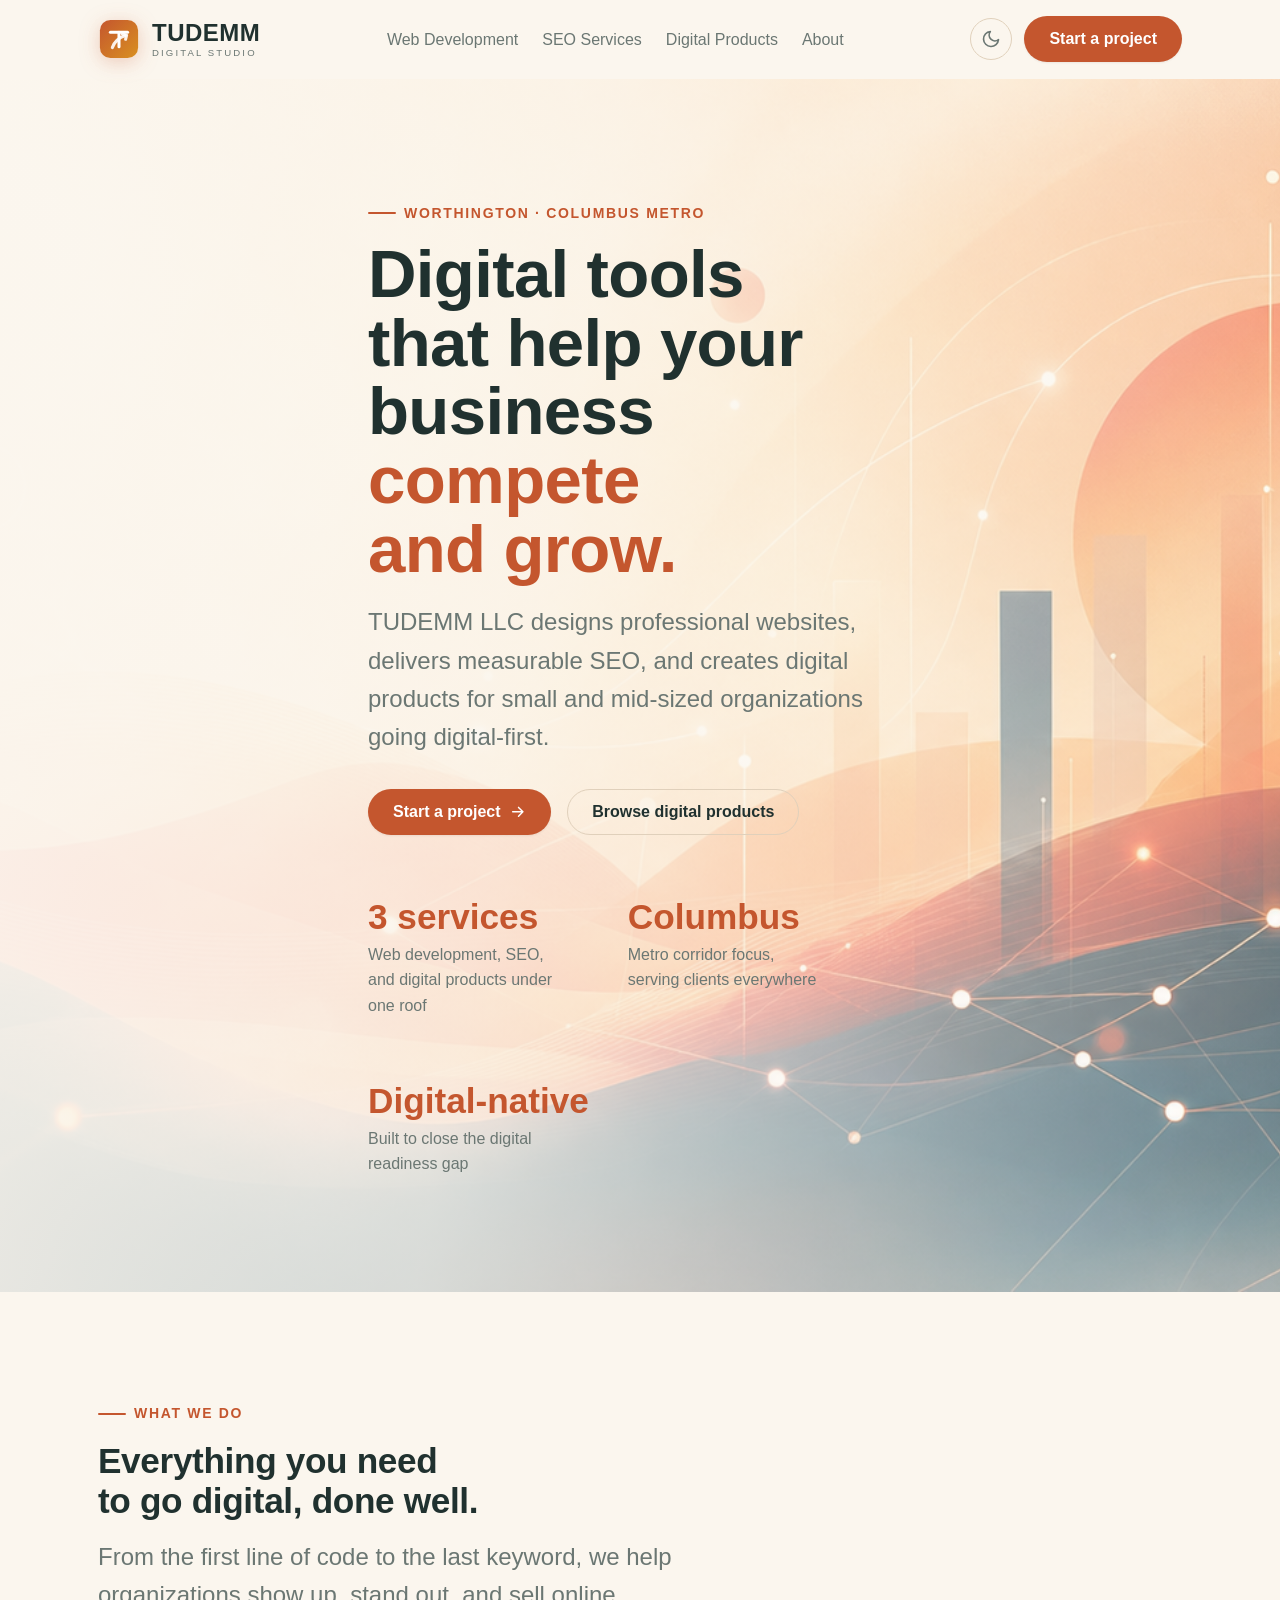
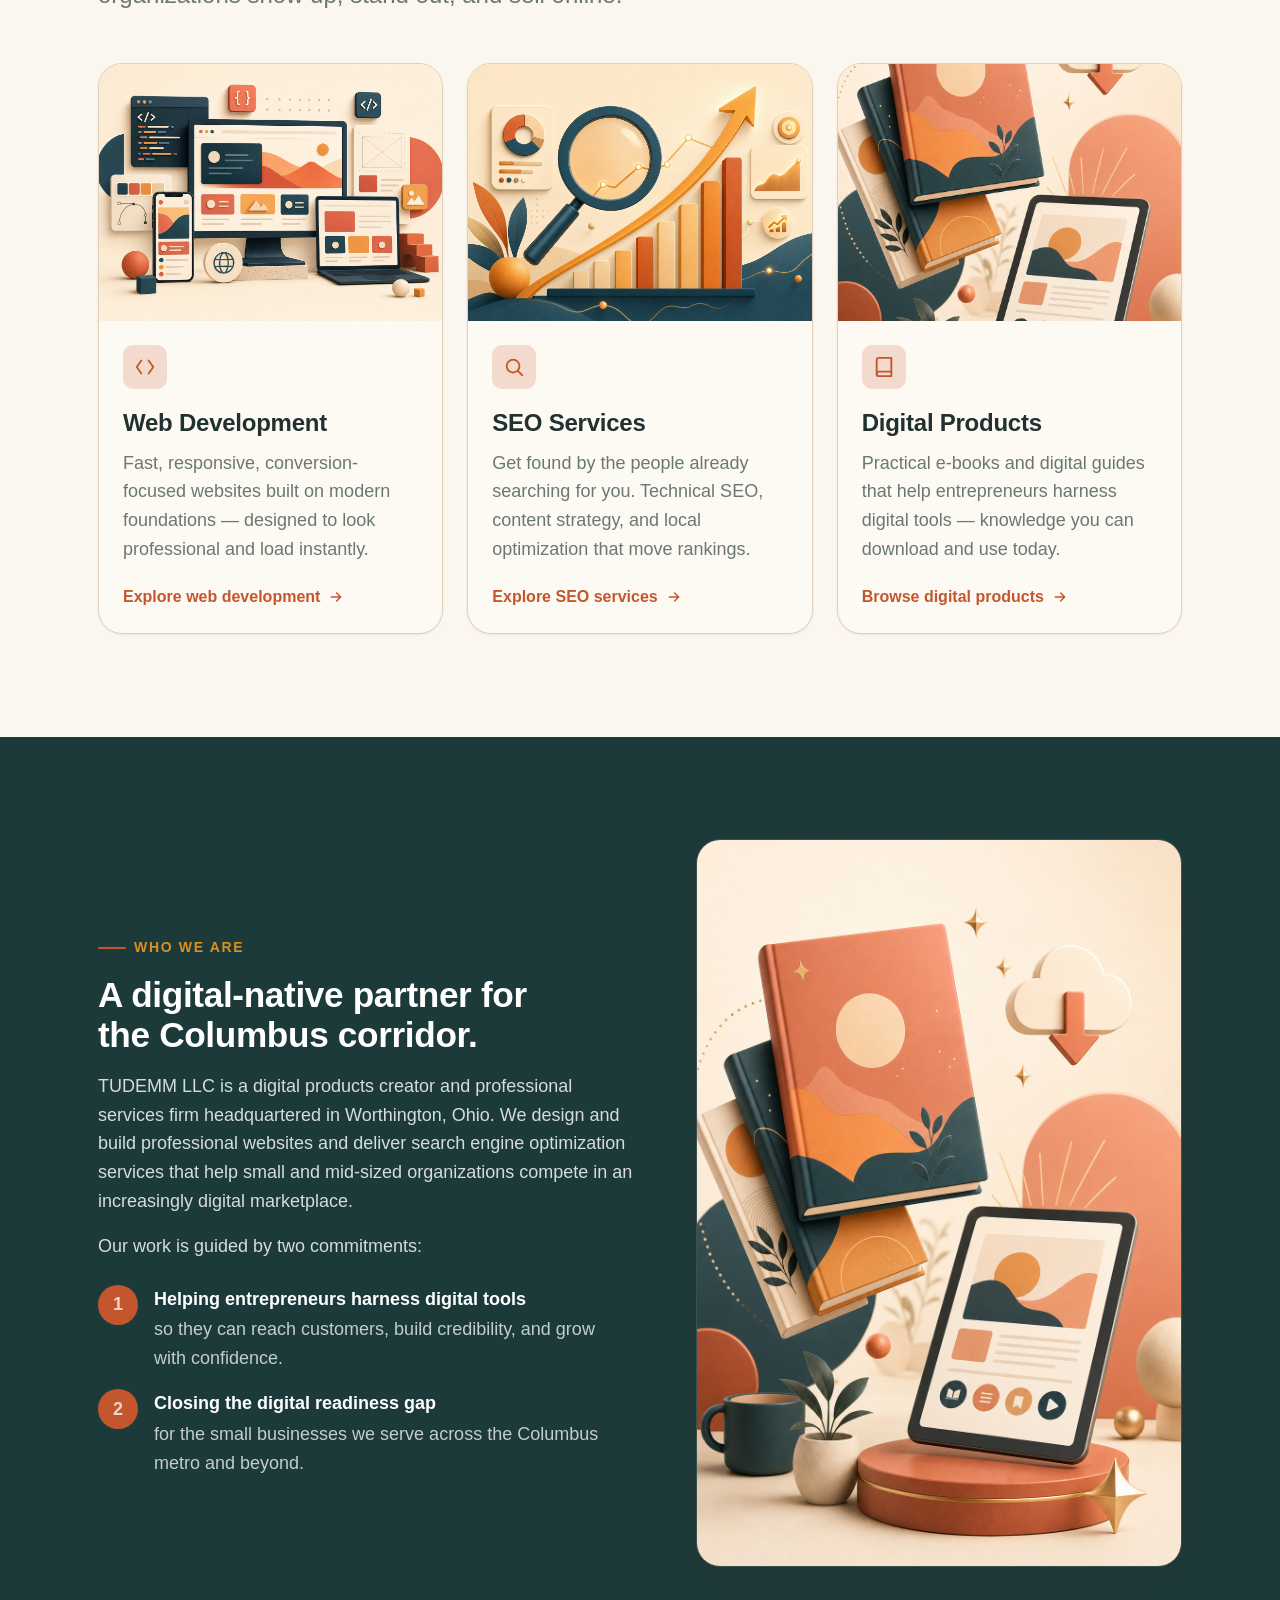
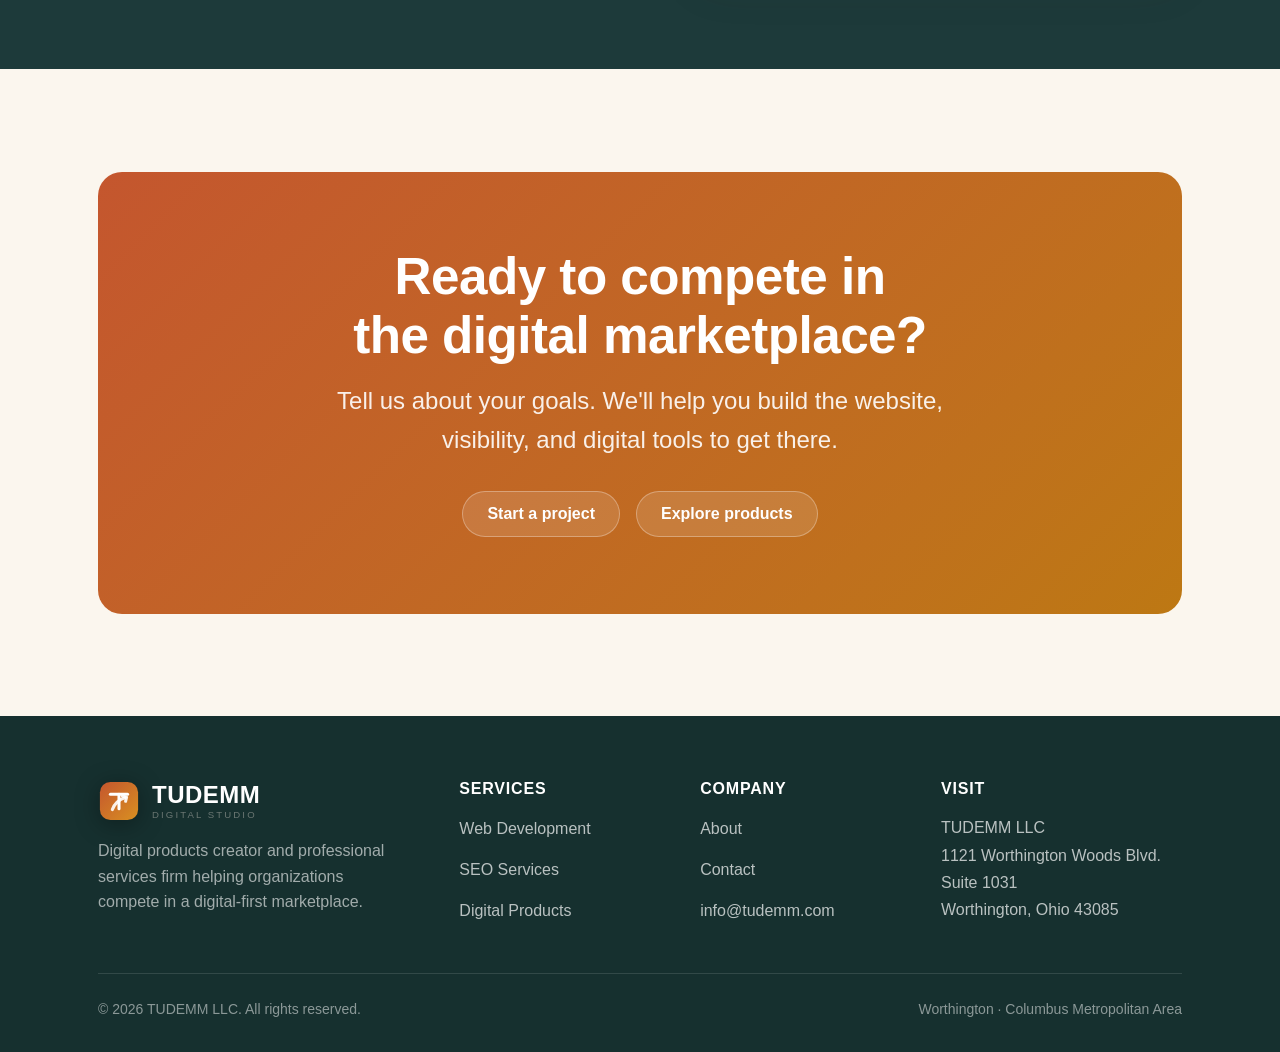
==== index.html @ 2a487112 "Initial commit: TUDEMM website" ====
<!DOCTYPE html>
<html lang="en">
  <head>
    <meta charset="UTF-8" />
    <link rel="icon" type="image/svg+xml" href="data:image/svg+xml,%3Csvg xmlns='http://www.w3.org/2000/svg' viewBox='0 0 44 44'%3E%3Cdefs%3E%3ClinearGradient id='g' x1='0' y1='0' x2='44' y2='44' gradientUnits='userSpaceOnUse'%3E%3Cstop stop-color='%23c4562e'/%3E%3Cstop offset='1' stop-color='%23d99021'/%3E%3C/linearGradient%3E%3C/defs%3E%3Crect x='2' y='2' width='40' height='40' rx='11' fill='url(%23g)'/%3E%3Cpath d='M13 15h18' stroke='%23fff' stroke-width='3.2' stroke-linecap='round'/%3E%3Cpath d='M22 15v15' stroke='%23fff' stroke-width='3.2' stroke-linecap='round'/%3E%3Cpath d='M15 31c2.4-6.4 6.8-10.4 13.6-12.6' stroke='%23fff' stroke-width='3.2' stroke-linecap='round' stroke-linejoin='round' opacity='.9'/%3E%3C/svg%3E" />
    <meta name="viewport" content="width=device-width, initial-scale=1.0" />
    <title>TUDEMM LLC — Digital Products, Web Development &amp; SEO</title>
    <meta
      name="description"
      content="TUDEMM LLC is a digital products creator and professional services firm in Worthington, Ohio. We build professional websites, deliver SEO services, and create digital products for small and mid-sized organizations."
    />
    <meta property="og:title" content="TUDEMM LLC — Digital Products, Web Development & SEO" />
    <meta
      property="og:description"
      content="Professional websites, SEO services, and digital products that help small and mid-sized organizations compete in a digital marketplace."
    />
    <meta property="og:type" content="website" />
    <meta property="og:image" content="./assets/hero.png" />
    <link rel="preconnect" href="https://api.fontshare.com" />
    <link
      href="https://api.fontshare.com/v2/css?f[]=clash-display@500,600&f[]=general-sans@400,500,600&display=swap"
      rel="stylesheet"
    />
    <link rel="stylesheet" href="./base.css" />
    <link rel="stylesheet" href="./style.css" />
    <script type="application/ld+json">
      {
        "@context": "https://schema.org",
        "@type": "ProfessionalService",
        "name": "TUDEMM LLC",
        "description": "Digital products creator and professional services firm delivering web development and SEO services.",
        "url": "https://tudemm.com",
        "email": "info@tudemm.com",
        "address": {
          "@type": "PostalAddress",
          "streetAddress": "1121 Worthington Woods Blvd., Suite 1031",
          "addressLocality": "Worthington",
          "addressRegion": "OH",
          "postalCode": "43085",
          "addressCountry": "US"
        },
        "areaServed": "Columbus Metropolitan Area"
      }
    </script>
  </head>
  <body>
    <a href="#main" class="sr-only">Skip to content</a>

    <!-- HEADER -->
    <header class="header">
      <div class="container">
        <nav class="nav" aria-label="Primary">
          <a href="./index.html" class="brand" aria-label="TUDEMM home">
            <svg viewBox="0 0 44 44" fill="none" aria-hidden="true" class="brand-mark">
              <rect x="2" y="2" width="40" height="40" rx="11" fill="url(#tudemmGrad1)" />
              <path d="M13 15h18" stroke="#fff" stroke-width="3.2" stroke-linecap="round" />
              <path d="M22 15v15" stroke="#fff" stroke-width="3.2" stroke-linecap="round" />
              <path d="M15 31c2.4-6.4 6.8-10.4 13.6-12.6" stroke="#fff" stroke-width="3.2" stroke-linecap="round" stroke-linejoin="round" opacity="0.9" />
              <path d="M25.6 16.8 30 18l-1.1 4.3" stroke="#fff" stroke-width="3.2" stroke-linecap="round" stroke-linejoin="round" opacity="0.9" />
              <defs>
                <linearGradient id="tudemmGrad1" x1="2" y1="2" x2="42" y2="42" gradientUnits="userSpaceOnUse">
                  <stop stop-color="#c4562e" />
                  <stop offset="1" stop-color="#d99021" />
                </linearGradient>
              </defs>
            </svg>
            <span class="brand-name">TUDEMM<small>DIGITAL STUDIO</small></span>
          </a>

          <ul class="nav-links">
            <li><a href="./pages/web-development.html">Web Development</a></li>
            <li><a href="./pages/seo.html">SEO Services</a></li>
            <li><a href="./pages/products.html">Digital Products</a></li>
            <li><a href="./pages/about.html">About</a></li>
          </ul>

          <div class="nav-actions">
            <button class="icon-btn" data-theme-toggle aria-label="Switch theme"></button>
            <a href="./pages/contact.html" class="btn btn-primary">Start a project</a>
            <button
              class="icon-btn nav-toggle"
              data-nav-toggle
              aria-label="Open menu"
              aria-expanded="false"
            >
              <svg width="20" height="20" viewBox="0 0 24 24" fill="none" stroke="currentColor" stroke-width="2" stroke-linecap="round">
                <path d="M3 6h18M3 12h18M3 18h18" />
              </svg>
            </button>
          </div>
        </nav>

        <div class="mobile-menu" aria-label="Mobile">
          <a href="./pages/web-development.html">Web Development</a>
          <a href="./pages/seo.html">SEO Services</a>
          <a href="./pages/products.html">Digital Products</a>
          <a href="./pages/about.html">About</a>
          <a href="./pages/contact.html" class="btn btn-primary">Start a project</a>
        </div>
      </div>
    </header>

    <main id="main">
      <!-- HERO -->
      <section class="hero">
        <div class="hero-bg">
          <img src="./assets/hero.png" alt="" aria-hidden="true" />
        </div>
        <div class="container hero-inner">
          <span class="eyebrow">Worthington · Columbus Metro</span>
          <h1>
            Digital tools that help your business
            <span class="accent">compete and grow.</span>
          </h1>
          <p class="hero-sub">
            TUDEMM LLC designs professional websites, delivers measurable SEO, and creates
            digital products for small and mid-sized organizations going digital-first.
          </p>
          <div class="hero-actions">
            <a href="./pages/contact.html" class="btn btn-primary">
              Start a project
              <svg viewBox="0 0 24 24" fill="none" stroke="currentColor" stroke-width="2" stroke-linecap="round" stroke-linejoin="round"><path d="M5 12h14M13 6l6 6-6 6"/></svg>
            </a>
            <a href="./pages/products.html" class="btn btn-ghost">Browse digital products</a>
          </div>

          <div class="hero-stats">
            <div class="stat">
              <div class="num">3 services</div>
              <div class="label">Web development, SEO, and digital products under one roof</div>
            </div>
            <div class="stat">
              <div class="num">Columbus</div>
              <div class="label">Metro corridor focus, serving clients everywhere</div>
            </div>
            <div class="stat">
              <div class="num">Digital-native</div>
              <div class="label">Built to close the digital readiness gap</div>
            </div>
          </div>
        </div>
      </section>

      <!-- SERVICES -->
      <section id="services">
        <div class="container">
          <div class="section-head reveal">
            <span class="eyebrow">What we do</span>
            <h2 class="section-title">Everything you need to go digital, done well.</h2>
            <p class="section-lead">
              From the first line of code to the last keyword, we help organizations show up,
              stand out, and sell online.
            </p>
          </div>

          <div class="grid services-grid">
            <a href="./pages/web-development.html" class="card card-link reveal">
              <div class="card-media"><img src="./assets/webdev.png" alt="Illustration of responsive websites across desktop and mobile devices" loading="lazy" /></div>
              <div class="card-body">
                <span class="card-icon" aria-hidden="true">
                  <svg viewBox="0 0 24 24" fill="none" stroke="currentColor" stroke-width="2" stroke-linecap="round" stroke-linejoin="round"><path d="M8 5l-5 7 5 7M16 5l5 7-5 7"/></svg>
                </span>
                <h3>Web Development</h3>
                <p>
                  Fast, responsive, conversion-focused websites built on modern foundations —
                  designed to look professional and load instantly.
                </p>
                <span class="card-cta">Explore web development <svg viewBox="0 0 24 24" fill="none" stroke="currentColor" stroke-width="2.2" stroke-linecap="round" stroke-linejoin="round"><path d="M5 12h14M13 6l6 6-6 6"/></svg></span>
              </div>
            </a>

            <a href="./pages/seo.html" class="card card-link reveal">
              <div class="card-media"><img src="./assets/seo.png" alt="Illustration of SEO growth with a magnifying glass and rising chart" loading="lazy" /></div>
              <div class="card-body">
                <span class="card-icon" aria-hidden="true">
                  <svg viewBox="0 0 24 24" fill="none" stroke="currentColor" stroke-width="2" stroke-linecap="round" stroke-linejoin="round"><circle cx="11" cy="11" r="7"/><path d="m21 21-4.3-4.3"/></svg>
                </span>
                <h3>SEO Services</h3>
                <p>
                  Get found by the people already searching for you. Technical SEO, content
                  strategy, and local optimization that move rankings.
                </p>
                <span class="card-cta">Explore SEO services <svg viewBox="0 0 24 24" fill="none" stroke="currentColor" stroke-width="2.2" stroke-linecap="round" stroke-linejoin="round"><path d="M5 12h14M13 6l6 6-6 6"/></svg></span>
              </div>
            </a>

            <a href="./pages/products.html" class="card card-link reveal">
              <div class="card-media"><img src="./assets/products.png" alt="Illustration of e-books and a digital reading tablet" loading="lazy" /></div>
              <div class="card-body">
                <span class="card-icon" aria-hidden="true">
                  <svg viewBox="0 0 24 24" fill="none" stroke="currentColor" stroke-width="2" stroke-linecap="round" stroke-linejoin="round"><path d="M4 19.5A2.5 2.5 0 0 1 6.5 17H20"/><path d="M6.5 2H20v20H6.5A2.5 2.5 0 0 1 4 19.5v-15A2.5 2.5 0 0 1 6.5 2z"/></svg>
                </span>
                <h3>Digital Products</h3>
                <p>
                  Practical e-books and digital guides that help entrepreneurs harness digital
                  tools — knowledge you can download and use today.
                </p>
                <span class="card-cta">Browse digital products <svg viewBox="0 0 24 24" fill="none" stroke="currentColor" stroke-width="2.2" stroke-linecap="round" stroke-linejoin="round"><path d="M5 12h14M13 6l6 6-6 6"/></svg></span>
              </div>
            </a>
          </div>
        </div>
      </section>

      <!-- ABOUT / MISSION -->
      <section class="band-ink">
        <div class="container">
          <div class="grid about-grid">
            <div class="about-copy reveal">
              <span class="eyebrow" style="color: var(--color-gold)">Who we are</span>
              <h2 class="section-title">A digital-native partner for the Columbus corridor.</h2>
              <p>
                TUDEMM LLC is a digital products creator and professional services firm
                headquartered in Worthington, Ohio. We design and build professional websites
                and deliver search engine optimization services that help small and mid-sized
                organizations compete in an increasingly digital marketplace.
              </p>
              <p>Our work is guided by two commitments:</p>
              <ul class="mission-list">
                <li>
                  <span class="mission-num">1</span>
                  <span><strong>Helping entrepreneurs harness digital tools</strong>so they can
                  reach customers, build credibility, and grow with confidence.</span>
                </li>
                <li>
                  <span class="mission-num">2</span>
                  <span><strong>Closing the digital readiness gap</strong>for the small
                  businesses we serve across the Columbus metro and beyond.</span>
                </li>
              </ul>
            </div>
            <div class="about-figure reveal">
              <img src="./assets/products.png" alt="Digital products and reading experience illustration" loading="lazy" />
            </div>
          </div>
        </div>
      </section>

      <!-- CTA -->
      <section>
        <div class="container">
          <div class="cta-band reveal">
            <h2>Ready to compete in the digital marketplace?</h2>
            <p>
              Tell us about your goals. We'll help you build the website, visibility, and digital
              tools to get there.
            </p>
            <div class="cta-actions">
              <a href="./pages/contact.html" class="btn btn-light">Start a project</a>
              <a href="./pages/products.html" class="btn btn-light">Explore products</a>
            </div>
          </div>
        </div>
      </section>
    </main>

    <!-- FOOTER -->
    <footer class="footer">
      <div class="container">
        <div class="footer-grid">
          <div>
            <a href="./index.html" class="brand" aria-label="TUDEMM home">
              <svg viewBox="0 0 44 44" fill="none" aria-hidden="true" class="brand-mark">
              <rect x="2" y="2" width="40" height="40" rx="11" fill="url(#tudemmGrad2)" />
              <path d="M13 15h18" stroke="#fff" stroke-width="3.2" stroke-linecap="round" />
              <path d="M22 15v15" stroke="#fff" stroke-width="3.2" stroke-linecap="round" />
              <path d="M15 31c2.4-6.4 6.8-10.4 13.6-12.6" stroke="#fff" stroke-width="3.2" stroke-linecap="round" stroke-linejoin="round" opacity="0.9" />
              <path d="M25.6 16.8 30 18l-1.1 4.3" stroke="#fff" stroke-width="3.2" stroke-linecap="round" stroke-linejoin="round" opacity="0.9" />
              <defs>
                <linearGradient id="tudemmGrad2" x1="2" y1="2" x2="42" y2="42" gradientUnits="userSpaceOnUse">
                  <stop stop-color="#c4562e" />
                  <stop offset="1" stop-color="#d99021" />
                </linearGradient>
              </defs>
            </svg>
              <span class="brand-name" style="color:#fff">TUDEMM<small>DIGITAL STUDIO</small></span>
            </a>
            <p class="footer-about">
              Digital products creator and professional services firm helping organizations
              compete in a digital-first marketplace.
            </p>
          </div>
          <div>
            <h5>Services</h5>
            <ul>
              <li><a href="./pages/web-development.html">Web Development</a></li>
              <li><a href="./pages/seo.html">SEO Services</a></li>
              <li><a href="./pages/products.html">Digital Products</a></li>
            </ul>
          </div>
          <div>
            <h5>Company</h5>
            <ul>
              <li><a href="./pages/about.html">About</a></li>
              <li><a href="./pages/contact.html">Contact</a></li>
              <li><a href="mailto:info@tudemm.com">info@tudemm.com</a></li>
            </ul>
          </div>
          <div>
            <h5>Visit</h5>
            <address class="footer-addr">
              TUDEMM LLC<br />
              1121 Worthington Woods Blvd.<br />
              Suite 1031<br />
              Worthington, Ohio 43085
            </address>
          </div>
        </div>
        <div class="footer-bottom">
          <span>&copy; <span data-year>2026</span> TUDEMM LLC. All rights reserved.</span>
          <span>Worthington · Columbus Metropolitan Area</span>
        </div>
      </div>
    </footer>

    <script src="./app.js" defer></script>
  </body>
</html>
---- base.css ----
/* base.css */
*,
*::before,
*::after {
  box-sizing: border-box;
  margin: 0;
  padding: 0;
}

html {
  -moz-text-size-adjust: none;
  -webkit-text-size-adjust: none;
  text-size-adjust: none;
  -webkit-font-smoothing: antialiased;
  -moz-osx-font-smoothing: grayscale;
  text-rendering: optimizeLegibility;
  scroll-behavior: smooth;
  hanging-punctuation: first last;
  scroll-padding-top: var(--space-20);
}

body {
  min-height: 100dvh;
  line-height: 1.6;
  font-family: var(--font-body, sans-serif);
  font-size: var(--text-base);
  color: var(--color-text);
  background-color: var(--color-bg);
}

img,
picture,
video,
canvas,
svg {
  display: block;
  max-width: 100%;
  height: auto;
}
ul[role='list'],
ol[role='list'] {
  list-style: none;
}
input,
button,
textarea,
select {
  font: inherit;
  color: inherit;
}

h1,
h2,
h3,
h4,
h5,
h6 {
  text-wrap: balance;
  line-height: 1.15;
}
p,
li,
figcaption {
  text-wrap: pretty;
  max-width: 72ch;
}

::selection {
  background: oklch(from var(--color-primary) l c h / 0.25);
  color: var(--color-text);
}

:focus-visible {
  outline: 2px solid var(--color-primary);
  outline-offset: 3px;
  border-radius: var(--radius-sm);
}

@media (prefers-reduced-motion: reduce) {
  *,
  *::before,
  *::after {
    animation-duration: 0.01ms !important;
    animation-iteration-count: 1 !important;
    transition-duration: 0.01ms !important;
    scroll-behavior: auto !important;
  }
}

button {
  cursor: pointer;
  background: none;
  border: none;
}
table {
  border-collapse: collapse;
  width: 100%;
}

a,
button,
[role='button'],
[role='link'],
input,
textarea,
select {
  transition:
    color var(--transition-interactive),
    background var(--transition-interactive),
    border-color var(--transition-interactive),
    box-shadow var(--transition-interactive),
    transform var(--transition-interactive);
}

.sr-only {
  position: absolute;
  width: 1px;
  height: 1px;
  padding: 0;
  margin: -1px;
  overflow: hidden;
  clip: rect(0, 0, 0, 0);
  white-space: nowrap;
  border-width: 0;
}
---- style.css ----
/* ============================================================
   TUDEMM LLC — Design Tokens + Components
   Palette: warm cream surfaces, deep slate-teal ink,
   terracotta/amber primary accent. Warm + professional.
   ============================================================ */

:root,
[data-theme='light'] {
  /* Type scale */
  --text-xs: clamp(0.75rem, 0.7rem + 0.25vw, 0.875rem);
  --text-sm: clamp(0.875rem, 0.8rem + 0.35vw, 1rem);
  --text-base: clamp(1rem, 0.95rem + 0.25vw, 1.125rem);
  --text-lg: clamp(1.125rem, 1rem + 0.75vw, 1.5rem);
  --text-xl: clamp(1.5rem, 1.2rem + 1.25vw, 2.25rem);
  --text-2xl: clamp(2rem, 1.2rem + 2.5vw, 3.5rem);
  --text-3xl: clamp(2.5rem, 1rem + 4vw, 5rem);

  /* Spacing */
  --space-1: 0.25rem;
  --space-2: 0.5rem;
  --space-3: 0.75rem;
  --space-4: 1rem;
  --space-5: 1.25rem;
  --space-6: 1.5rem;
  --space-8: 2rem;
  --space-10: 2.5rem;
  --space-12: 3rem;
  --space-16: 4rem;
  --space-20: 5rem;
  --space-24: 6rem;
  --space-32: 8rem;

  /* Surfaces — warm cream */
  --color-bg: #fbf6ee;
  --color-surface: #fdfaf4;
  --color-surface-2: #ffffff;
  --color-surface-offset: #f5ece0;
  --color-surface-offset-2: #efe3d3;
  --color-surface-dynamic: #e8d9c6;
  --color-divider: #ecdfce;
  --color-border: #e0d0bb;

  /* Text — deep slate-teal ink */
  --color-text: #20312f;
  --color-text-muted: #6b7773;
  --color-text-faint: #aeb4ad;
  --color-text-inverse: #fdfaf4;

  /* Primary accent — terracotta */
  --color-primary: #c4562e;
  --color-primary-hover: #a8431f;
  --color-primary-active: #8a3417;
  --color-primary-highlight: #f2dbcd;

  /* Secondary accent — warm amber/gold (for highlights only) */
  --color-gold: #d99021;
  --color-gold-hover: #bd7813;
  --color-gold-highlight: #f5e4c4;

  /* Deep teal (headers / footer / dark blocks) */
  --color-ink: #1d3a3a;
  --color-ink-2: #16302f;

  --color-success: #437a22;
  --color-error: #a12c4a;

  /* Radius */
  --radius-sm: 0.375rem;
  --radius-md: 0.625rem;
  --radius-lg: 1rem;
  --radius-xl: 1.5rem;
  --radius-full: 9999px;

  --transition-interactive: 200ms cubic-bezier(0.16, 1, 0.3, 1);

  --shadow-sm: 0 1px 2px oklch(0.3 0.03 40 / 0.08);
  --shadow-md: 0 6px 18px oklch(0.3 0.03 40 / 0.10);
  --shadow-lg: 0 18px 44px oklch(0.3 0.03 40 / 0.14);

  --content-narrow: 640px;
  --content-default: 960px;
  --content-wide: 1180px;

  --font-display: 'Clash Display', 'Georgia', sans-serif;
  --font-body: 'General Sans', 'Helvetica Neue', sans-serif;
}

[data-theme='dark'] {
  --color-bg: #14201f;
  --color-surface: #182826;
  --color-surface-2: #1d302e;
  --color-surface-offset: #1b2c2a;
  --color-surface-offset-2: #213533;
  --color-surface-dynamic: #2a403d;
  --color-divider: #243734;
  --color-border: #324a47;

  --color-text: #ece4d8;
  --color-text-muted: #9aa39d;
  --color-text-faint: #69736e;
  --color-text-inverse: #14201f;

  --color-primary: #e07a4f;
  --color-primary-hover: #ec9069;
  --color-primary-active: #f2a585;
  --color-primary-highlight: #3a2a22;

  --color-gold: #e8af46;
  --color-gold-hover: #f2c264;
  --color-gold-highlight: #3a3018;

  --color-ink: #0f2120;
  --color-ink-2: #0c1c1b;

  --color-success: #6daa45;
  --color-error: #d76b86;

  --shadow-sm: 0 1px 2px oklch(0 0 0 / 0.25);
  --shadow-md: 0 6px 18px oklch(0 0 0 / 0.35);
  --shadow-lg: 0 18px 44px oklch(0 0 0 / 0.45);
}

@media (prefers-color-scheme: dark) {
  :root:not([data-theme]) {
    --color-bg: #14201f;
    --color-surface: #182826;
    --color-surface-2: #1d302e;
    --color-surface-offset: #1b2c2a;
    --color-surface-offset-2: #213533;
    --color-surface-dynamic: #2a403d;
    --color-divider: #243734;
    --color-border: #324a47;
    --color-text: #ece4d8;
    --color-text-muted: #9aa39d;
    --color-text-faint: #69736e;
    --color-text-inverse: #14201f;
    --color-primary: #e07a4f;
    --color-primary-hover: #ec9069;
    --color-primary-active: #f2a585;
    --color-primary-highlight: #3a2a22;
    --color-gold: #e8af46;
    --color-ink: #0f2120;
    --color-ink-2: #0c1c1b;
  }
}

/* ============================================================
   Layout primitives
   ============================================================ */
.container {
  width: 100%;
  max-width: var(--content-wide);
  margin-inline: auto;
  padding-inline: clamp(var(--space-5), 4vw, var(--space-12));
}
.container--narrow {
  max-width: var(--content-default);
}

section {
  padding-block: clamp(var(--space-16), 8vw, var(--space-32));
}

.eyebrow {
  display: inline-flex;
  align-items: center;
  gap: var(--space-2);
  font-family: var(--font-body);
  font-size: var(--text-xs);
  font-weight: 600;
  letter-spacing: 0.12em;
  text-transform: uppercase;
  color: var(--color-primary);
  margin-bottom: var(--space-4);
}
.eyebrow::before {
  content: '';
  width: 1.75rem;
  height: 2px;
  background: var(--color-primary);
  border-radius: var(--radius-full);
}

h1,
h2,
h3 {
  font-family: var(--font-display);
  font-weight: 600;
  letter-spacing: -0.01em;
  color: var(--color-text);
}
.section-title {
  font-size: var(--text-xl);
  margin-bottom: var(--space-4);
}
.section-lead {
  font-size: var(--text-lg);
  color: var(--color-text-muted);
  max-width: 56ch;
}

.text-muted {
  color: var(--color-text-muted);
}

/* ============================================================
   Buttons
   ============================================================ */
.btn {
  display: inline-flex;
  align-items: center;
  justify-content: center;
  gap: var(--space-2);
  font-family: var(--font-body);
  font-size: var(--text-sm);
  font-weight: 600;
  padding: var(--space-3) var(--space-6);
  border-radius: var(--radius-full);
  border: 1.5px solid transparent;
  text-decoration: none;
  line-height: 1;
  min-height: 46px;
  white-space: nowrap;
}
.btn svg {
  width: 1.1em;
  height: 1.1em;
}
.btn-primary {
  background: var(--color-primary);
  color: #fff;
  box-shadow: var(--shadow-sm);
}
.btn-primary:hover {
  background: var(--color-primary-hover);
  transform: translateY(-2px);
  box-shadow: var(--shadow-md);
}
.btn-primary:active {
  background: var(--color-primary-active);
  transform: translateY(0);
}
.btn-ghost {
  background: transparent;
  color: var(--color-text);
  border-color: var(--color-border);
}
.btn-ghost:hover {
  border-color: var(--color-primary);
  color: var(--color-primary);
  transform: translateY(-2px);
}
.btn-light {
  background: rgba(255, 255, 255, 0.12);
  color: #fff;
  border-color: rgba(255, 255, 255, 0.3);
}
.btn-light:hover {
  background: rgba(255, 255, 255, 0.2);
  transform: translateY(-2px);
}

/* ============================================================
   Header / Nav
   ============================================================ */
.header {
  position: sticky;
  top: 0;
  z-index: 50;
  background: oklch(from var(--color-bg) l c h / 0.85);
  backdrop-filter: blur(14px);
  border-bottom: 1px solid transparent;
  transition: box-shadow 0.3s ease, border-color 0.3s ease;
}
.header--scrolled {
  box-shadow: var(--shadow-sm);
  border-bottom-color: var(--color-divider);
}
.nav {
  display: flex;
  align-items: center;
  justify-content: space-between;
  gap: var(--space-6);
  padding-block: var(--space-4);
}
.brand {
  display: inline-flex;
  align-items: center;
  gap: var(--space-3);
  text-decoration: none;
  color: var(--color-text);
}
.brand svg {
  width: 42px;
  height: 42px;
  display: block;
  filter: drop-shadow(0 4px 10px rgba(196, 86, 46, 0.28));
}
.brand-name {
  font-family: var(--font-display);
  font-weight: 600;
  font-size: var(--text-lg);
  letter-spacing: 0.02em;
  line-height: 1;
}
.brand-name small {
  display: block;
  font-family: var(--font-body);
  font-size: 0.6rem;
  font-weight: 500;
  letter-spacing: 0.22em;
  color: var(--color-text-muted);
  margin-top: 3px;
}
.nav-links {
  display: flex;
  align-items: center;
  gap: var(--space-6);
  list-style: none;
}
.nav-links a {
  font-size: var(--text-sm);
  font-weight: 500;
  color: var(--color-text-muted);
  text-decoration: none;
}
.nav-links a:hover {
  color: var(--color-primary);
}
.nav-actions {
  display: flex;
  align-items: center;
  gap: var(--space-3);
}
.icon-btn {
  display: inline-flex;
  align-items: center;
  justify-content: center;
  width: 42px;
  height: 42px;
  border-radius: var(--radius-full);
  color: var(--color-text-muted);
  border: 1px solid var(--color-border);
}
.icon-btn:hover {
  color: var(--color-primary);
  border-color: var(--color-primary);
}
.nav-toggle {
  display: none;
}
.mobile-menu {
  display: none;
}

/* Mobile nav */
@media (max-width: 860px) {
  .nav-links,
  .nav-actions .btn {
    display: none;
  }
  .nav-toggle {
    display: inline-flex;
  }
  .mobile-menu {
    display: none;
    flex-direction: column;
    gap: var(--space-2);
    padding: var(--space-4) 0 var(--space-6);
    border-top: 1px solid var(--color-divider);
  }
  .mobile-menu.open {
    display: flex;
  }
  .mobile-menu a {
    font-size: var(--text-base);
    font-weight: 500;
    color: var(--color-text);
    text-decoration: none;
    padding: var(--space-3) var(--space-2);
    border-radius: var(--radius-md);
  }
  .mobile-menu a:hover {
    background: var(--color-surface-offset);
    color: var(--color-primary);
  }
  .mobile-menu .btn {
    margin-top: var(--space-2);
  }
}

/* ============================================================
   Hero
   ============================================================ */
.hero {
  position: relative;
  overflow: hidden;
  padding-block: clamp(var(--space-16), 9vw, var(--space-32));
}
.hero-bg {
  position: absolute;
  inset: 0;
  z-index: 0;
}
.hero-bg img {
  width: 100%;
  height: 100%;
  object-fit: cover;
  opacity: 0.96;
}
.hero-bg::after {
  content: '';
  position: absolute;
  inset: 0;
  background: linear-gradient(
    100deg,
    oklch(from var(--color-bg) l c h / 0.96) 0%,
    oklch(from var(--color-bg) l c h / 0.82) 42%,
    oklch(from var(--color-bg) l c h / 0.25) 100%
  );
}
[data-theme='dark'] .hero-bg img {
  opacity: 0.5;
}
.hero-inner {
  position: relative;
  z-index: 1;
  max-width: 40rem;
}
.hero h1 {
  font-size: var(--text-3xl);
  line-height: 1.02;
  margin-bottom: var(--space-5);
}
.hero h1 .accent {
  color: var(--color-primary);
}
.hero-sub {
  font-size: var(--text-lg);
  color: var(--color-text-muted);
  margin-bottom: var(--space-8);
  max-width: 38ch;
}
.hero-actions {
  display: flex;
  flex-wrap: wrap;
  gap: var(--space-4);
}
.hero-stats {
  display: flex;
  flex-wrap: wrap;
  gap: clamp(var(--space-6), 5vw, var(--space-16));
  margin-top: var(--space-16);
  position: relative;
  z-index: 1;
}
.stat .num {
  font-family: var(--font-display);
  font-size: var(--text-xl);
  font-weight: 600;
  color: var(--color-primary);
  line-height: 1;
}
.stat .label {
  font-size: var(--text-sm);
  color: var(--color-text-muted);
  margin-top: var(--space-2);
  max-width: 22ch;
}

/* ============================================================
   Service cards
   ============================================================ */
.grid {
  display: grid;
  gap: var(--space-6);
}
.section-head {
  margin-bottom: var(--space-12);
  max-width: 60ch;
}
.services-grid {
  grid-template-columns: repeat(auto-fit, minmax(290px, 1fr));
}
.card {
  background: var(--color-surface);
  border: 1px solid var(--color-border);
  border-radius: var(--radius-xl);
  overflow: hidden;
  display: flex;
  flex-direction: column;
  box-shadow: var(--shadow-sm);
}
.card-link {
  text-decoration: none;
  color: inherit;
}
.card-link:hover {
  transform: translateY(-4px);
  box-shadow: var(--shadow-lg);
  border-color: var(--color-primary-highlight);
}
.card-media {
  aspect-ratio: 4 / 3;
  background: var(--color-surface-offset);
  overflow: hidden;
}
.card-media img {
  width: 100%;
  height: 100%;
  object-fit: cover;
  transition: transform 0.5s cubic-bezier(0.16, 1, 0.3, 1);
}
.card-link:hover .card-media img {
  transform: scale(1.04);
}
.card-body {
  padding: var(--space-6);
  display: flex;
  flex-direction: column;
  gap: var(--space-3);
  flex: 1;
}
.card-icon {
  display: inline-flex;
  align-items: center;
  justify-content: center;
  width: 44px;
  height: 44px;
  border-radius: var(--radius-md);
  background: var(--color-primary-highlight);
  color: var(--color-primary);
  margin-bottom: var(--space-2);
}
.card-icon svg {
  width: 22px;
  height: 22px;
}
.card h3 {
  font-size: var(--text-lg);
}
.card p {
  font-size: var(--text-base);
  color: var(--color-text-muted);
  flex: 1;
}
.card-cta {
  display: inline-flex;
  align-items: center;
  gap: var(--space-2);
  font-size: var(--text-sm);
  font-weight: 600;
  color: var(--color-primary);
  margin-top: var(--space-2);
}
.card-cta svg {
  width: 1em;
  height: 1em;
  transition: transform var(--transition-interactive);
}
.card-link:hover .card-cta svg {
  transform: translateX(4px);
}

/* ============================================================
   About / mission band
   ============================================================ */
.band-ink {
  background: var(--color-ink);
  color: var(--color-text-inverse);
}
.band-ink h2,
.band-ink h3 {
  color: #fff;
}
.band-ink .section-lead {
  color: rgba(255, 255, 255, 0.78);
}
.about-grid {
  grid-template-columns: 1.1fr 1fr;
  align-items: center;
  gap: clamp(var(--space-8), 5vw, var(--space-20));
}
@media (max-width: 820px) {
  .about-grid {
    grid-template-columns: 1fr;
  }
}
.about-copy p {
  color: rgba(255, 255, 255, 0.82);
  margin-bottom: var(--space-4);
}
.mission-list {
  list-style: none;
  display: grid;
  gap: var(--space-4);
  margin-top: var(--space-6);
}
.mission-list li {
  display: flex;
  gap: var(--space-4);
  align-items: flex-start;
}
.mission-num {
  flex-shrink: 0;
  width: 40px;
  height: 40px;
  border-radius: var(--radius-full);
  background: var(--color-primary);
  color: #fff;
  display: inline-flex;
  align-items: center;
  justify-content: center;
  font-family: var(--font-display);
  font-weight: 600;
}
.mission-list strong {
  color: #fff;
  display: block;
  margin-bottom: 2px;
}
.mission-list span {
  color: rgba(255, 255, 255, 0.74);
  font-size: var(--text-base);
}
.about-figure {
  border-radius: var(--radius-xl);
  overflow: hidden;
  box-shadow: var(--shadow-lg);
  border: 1px solid rgba(255, 255, 255, 0.12);
}

/* ============================================================
   Page hero (interior)
   ============================================================ */
.page-hero {
  padding-block: clamp(var(--space-16), 7vw, var(--space-24));
  background: var(--color-surface-offset);
  border-bottom: 1px solid var(--color-divider);
}
.page-hero .inner {
  display: grid;
  grid-template-columns: 1.2fr 1fr;
  gap: clamp(var(--space-8), 5vw, var(--space-16));
  align-items: center;
}
@media (max-width: 820px) {
  .page-hero .inner {
    grid-template-columns: 1fr;
  }
}
.page-hero h1 {
  font-size: var(--text-2xl);
  margin-bottom: var(--space-5);
}
.page-hero p {
  font-size: var(--text-lg);
  color: var(--color-text-muted);
  max-width: 46ch;
}
.page-hero-figure {
  border-radius: var(--radius-xl);
  overflow: hidden;
  box-shadow: var(--shadow-md);
  border: 1px solid var(--color-border);
}
.breadcrumb {
  font-size: var(--text-sm);
  color: var(--color-text-muted);
  margin-bottom: var(--space-5);
}
.breadcrumb a {
  color: var(--color-text-muted);
  text-decoration: none;
}
.breadcrumb a:hover {
  color: var(--color-primary);
}

/* ============================================================
   Feature rows (services pages)
   ============================================================ */
.feature-grid {
  grid-template-columns: repeat(auto-fit, minmax(260px, 1fr));
  gap: var(--space-8);
}
.feature {
  display: flex;
  flex-direction: column;
  gap: var(--space-3);
}
.feature .card-icon {
  margin-bottom: var(--space-1);
}
.feature h3 {
  font-size: var(--text-lg);
}
.feature p {
  color: var(--color-text-muted);
}

/* Process steps */
.steps {
  counter-reset: step;
  display: grid;
  gap: var(--space-6);
  grid-template-columns: repeat(auto-fit, minmax(220px, 1fr));
}
.step {
  background: var(--color-surface);
  border: 1px solid var(--color-border);
  border-radius: var(--radius-lg);
  padding: var(--space-6);
  position: relative;
}
.step::before {
  counter-increment: step;
  content: '0' counter(step);
  font-family: var(--font-display);
  font-size: var(--text-xl);
  font-weight: 600;
  color: var(--color-primary-highlight);
  display: block;
  margin-bottom: var(--space-3);
}
[data-theme='dark'] .step::before {
  color: var(--color-primary);
  opacity: 0.6;
}
.step h3 {
  font-size: var(--text-base);
  margin-bottom: var(--space-2);
}
.step p {
  font-size: var(--text-sm);
  color: var(--color-text-muted);
}

/* Pricing / package cards */
.pkg-grid {
  grid-template-columns: repeat(auto-fit, minmax(280px, 1fr));
  gap: var(--space-6);
  align-items: stretch;
}
.pkg {
  background: var(--color-surface);
  border: 1px solid var(--color-border);
  border-radius: var(--radius-xl);
  padding: var(--space-8);
  display: flex;
  flex-direction: column;
  gap: var(--space-4);
}
.pkg--featured {
  border-color: var(--color-primary);
  box-shadow: var(--shadow-md);
  position: relative;
}
.pkg-tag {
  position: absolute;
  top: var(--space-5);
  right: var(--space-5);
  font-size: var(--text-xs);
  font-weight: 600;
  letter-spacing: 0.08em;
  text-transform: uppercase;
  color: var(--color-primary);
  background: var(--color-primary-highlight);
  padding: var(--space-1) var(--space-3);
  border-radius: var(--radius-full);
}
.pkg h3 {
  font-size: var(--text-lg);
}
.pkg .price {
  font-family: var(--font-display);
  font-size: var(--text-xl);
  font-weight: 600;
  color: var(--color-text);
}
.pkg .price small {
  font-family: var(--font-body);
  font-size: var(--text-sm);
  font-weight: 400;
  color: var(--color-text-muted);
}
.pkg ul {
  list-style: none;
  display: grid;
  gap: var(--space-3);
  flex: 1;
}
.pkg li {
  display: flex;
  gap: var(--space-3);
  font-size: var(--text-sm);
  color: var(--color-text-muted);
}
.pkg li svg {
  flex-shrink: 0;
  width: 18px;
  height: 18px;
  color: var(--color-success);
  margin-top: 2px;
}

/* ============================================================
   Products
   ============================================================ */
.products-grid {
  grid-template-columns: repeat(auto-fit, minmax(260px, 1fr));
  gap: var(--space-8);
}
.product {
  display: flex;
  flex-direction: column;
  gap: var(--space-4);
}
.product-cover {
  aspect-ratio: 3 / 4;
  border-radius: var(--radius-lg);
  overflow: hidden;
  background: var(--color-surface-offset);
  box-shadow: var(--shadow-md);
  position: relative;
}
.product-cover img {
  width: 100%;
  height: 100%;
  object-fit: cover;
  transition: transform 0.5s cubic-bezier(0.16, 1, 0.3, 1);
}
.product:hover .product-cover img {
  transform: scale(1.04);
}
.product-badge {
  position: absolute;
  top: var(--space-3);
  left: var(--space-3);
  font-size: var(--text-xs);
  font-weight: 600;
  letter-spacing: 0.05em;
  text-transform: uppercase;
  color: #fff;
  background: var(--color-primary);
  padding: var(--space-1) var(--space-3);
  border-radius: var(--radius-full);
}
.product-cat {
  font-size: var(--text-xs);
  font-weight: 600;
  letter-spacing: 0.1em;
  text-transform: uppercase;
  color: var(--color-gold);
}
.product h3 {
  font-size: var(--text-lg);
  margin-top: var(--space-1);
}
.product p {
  font-size: var(--text-sm);
  color: var(--color-text-muted);
  flex: 1;
}
.product-foot {
  display: flex;
  align-items: center;
  justify-content: space-between;
  gap: var(--space-3);
  margin-top: var(--space-2);
}
.product-price {
  font-family: var(--font-display);
  font-weight: 600;
  font-size: var(--text-lg);
  color: var(--color-text);
}
.product-price small {
  display: block;
  font-family: var(--font-body);
  font-size: var(--text-xs);
  font-weight: 400;
  color: var(--color-text-faint);
  text-decoration: line-through;
}
.notice {
  display: flex;
  gap: var(--space-3);
  align-items: flex-start;
  background: var(--color-gold-highlight);
  border: 1px solid oklch(from var(--color-gold) l c h / 0.35);
  border-radius: var(--radius-lg);
  padding: var(--space-5);
  margin-top: var(--space-12);
}
.notice svg {
  flex-shrink: 0;
  width: 22px;
  height: 22px;
  color: var(--color-gold-hover);
}
[data-theme='dark'] .notice svg {
  color: var(--color-gold);
}
.notice p {
  font-size: var(--text-sm);
  color: var(--color-text);
  margin: 0;
}

/* ============================================================
   CTA band
   ============================================================ */
.cta-band {
  background: linear-gradient(135deg in oklab, var(--color-primary), var(--color-gold-hover));
  color: #fff;
  border-radius: var(--radius-xl);
  padding: clamp(var(--space-10), 6vw, var(--space-20));
  text-align: center;
}
.cta-band h2 {
  color: #fff;
  font-size: var(--text-2xl);
  margin-bottom: var(--space-4);
}
.cta-band p {
  color: rgba(255, 255, 255, 0.9);
  font-size: var(--text-lg);
  max-width: 48ch;
  margin: 0 auto var(--space-8);
}
.cta-actions {
  display: flex;
  flex-wrap: wrap;
  gap: var(--space-4);
  justify-content: center;
}

/* ============================================================
   Contact
   ============================================================ */
.contact-grid {
  grid-template-columns: 1fr 1.1fr;
  gap: clamp(var(--space-8), 5vw, var(--space-16));
  align-items: start;
}
@media (max-width: 860px) {
  .contact-grid {
    grid-template-columns: 1fr;
  }
}
.contact-info {
  display: grid;
  gap: var(--space-6);
}
.info-item {
  display: flex;
  gap: var(--space-4);
  align-items: flex-start;
}
.info-item .card-icon {
  margin: 0;
}
.info-item h4 {
  font-family: var(--font-body);
  font-size: var(--text-sm);
  font-weight: 600;
  letter-spacing: 0.05em;
  text-transform: uppercase;
  color: var(--color-text-muted);
  margin-bottom: var(--space-1);
}
.info-item a,
.info-item p {
  color: var(--color-text);
  text-decoration: none;
  font-size: var(--text-base);
}
.info-item a:hover {
  color: var(--color-primary);
}
form {
  background: var(--color-surface);
  border: 1px solid var(--color-border);
  border-radius: var(--radius-xl);
  padding: clamp(var(--space-6), 4vw, var(--space-10));
  box-shadow: var(--shadow-sm);
}
.field {
  margin-bottom: var(--space-5);
}
.field-row {
  display: grid;
  grid-template-columns: 1fr 1fr;
  gap: var(--space-5);
}
@media (max-width: 520px) {
  .field-row {
    grid-template-columns: 1fr;
  }
}
label {
  display: block;
  font-size: var(--text-sm);
  font-weight: 600;
  margin-bottom: var(--space-2);
  color: var(--color-text);
}
input,
textarea,
select {
  width: 100%;
  padding: var(--space-3) var(--space-4);
  border-radius: var(--radius-md);
  border: 1.5px solid var(--color-border);
  background: var(--color-surface-2);
  color: var(--color-text);
  font-size: var(--text-base);
}
input::placeholder,
textarea::placeholder {
  color: var(--color-text-faint);
}
input:focus,
textarea:focus,
select:focus {
  outline: none;
  border-color: var(--color-primary);
  box-shadow: 0 0 0 3px var(--color-primary-highlight);
}
textarea {
  resize: vertical;
  min-height: 130px;
}
.form-note {
  font-size: var(--text-xs);
  color: var(--color-text-muted);
  margin-top: var(--space-4);
}
.form-error {
  font-size: var(--text-sm);
  color: var(--color-primary);
  background: rgba(196, 86, 46, 0.08);
  border: 1px solid rgba(196, 86, 46, 0.25);
  border-radius: var(--radius-md, 10px);
  padding: var(--space-3) var(--space-4);
  margin-top: var(--space-4);
}
.btn[disabled] {
  opacity: 0.6;
  cursor: not-allowed;
}
.form-success {
  display: none;
  flex-direction: column;
  align-items: center;
  text-align: center;
  gap: var(--space-3);
  padding: var(--space-8) var(--space-4);
}
.form-success svg {
  width: 52px;
  height: 52px;
  color: var(--color-success);
}

/* ============================================================
   Footer
   ============================================================ */
.footer {
  background: var(--color-ink-2);
  color: rgba(255, 255, 255, 0.7);
  padding-block: var(--space-16) var(--space-8);
}
.footer-grid {
  display: grid;
  grid-template-columns: 1.6fr 1fr 1fr 1.2fr;
  gap: var(--space-10);
  margin-bottom: var(--space-12);
}
@media (max-width: 860px) {
  .footer-grid {
    grid-template-columns: 1fr 1fr;
    gap: var(--space-8);
  }
}
@media (max-width: 480px) {
  .footer-grid {
    grid-template-columns: 1fr;
  }
}
.footer .brand {
  color: #fff;
  margin-bottom: var(--space-4);
}
.footer .brand svg {
  filter: drop-shadow(0 4px 12px rgba(0, 0, 0, 0.35));
}
.footer-about {
  font-size: var(--text-sm);
  color: rgba(255, 255, 255, 0.6);
  max-width: 34ch;
}
.footer h5 {
  font-family: var(--font-body);
  font-size: var(--text-sm);
  font-weight: 600;
  letter-spacing: 0.05em;
  text-transform: uppercase;
  color: #fff;
  margin-bottom: var(--space-4);
}
.footer ul {
  list-style: none;
  display: grid;
  gap: var(--space-3);
}
.footer a {
  color: rgba(255, 255, 255, 0.7);
  text-decoration: none;
  font-size: var(--text-sm);
}
.footer a:hover {
  color: var(--color-primary);
}
.footer-addr {
  font-size: var(--text-sm);
  color: rgba(255, 255, 255, 0.7);
  font-style: normal;
  line-height: 1.7;
}
.footer-bottom {
  border-top: 1px solid rgba(255, 255, 255, 0.12);
  padding-top: var(--space-6);
  display: flex;
  flex-wrap: wrap;
  gap: var(--space-4);
  justify-content: space-between;
  font-size: var(--text-xs);
  color: rgba(255, 255, 255, 0.5);
}

/* ============================================================
   Scroll reveal
   ============================================================ */
.reveal {
  opacity: 0;
  transform: translateY(24px);
  transition: opacity 0.7s cubic-bezier(0.16, 1, 0.3, 1),
    transform 0.7s cubic-bezier(0.16, 1, 0.3, 1);
}
.reveal.in {
  opacity: 1;
  transform: none;
}
@media (prefers-reduced-motion: reduce) {
  .reveal {
    opacity: 1;
    transform: none;
  }
}
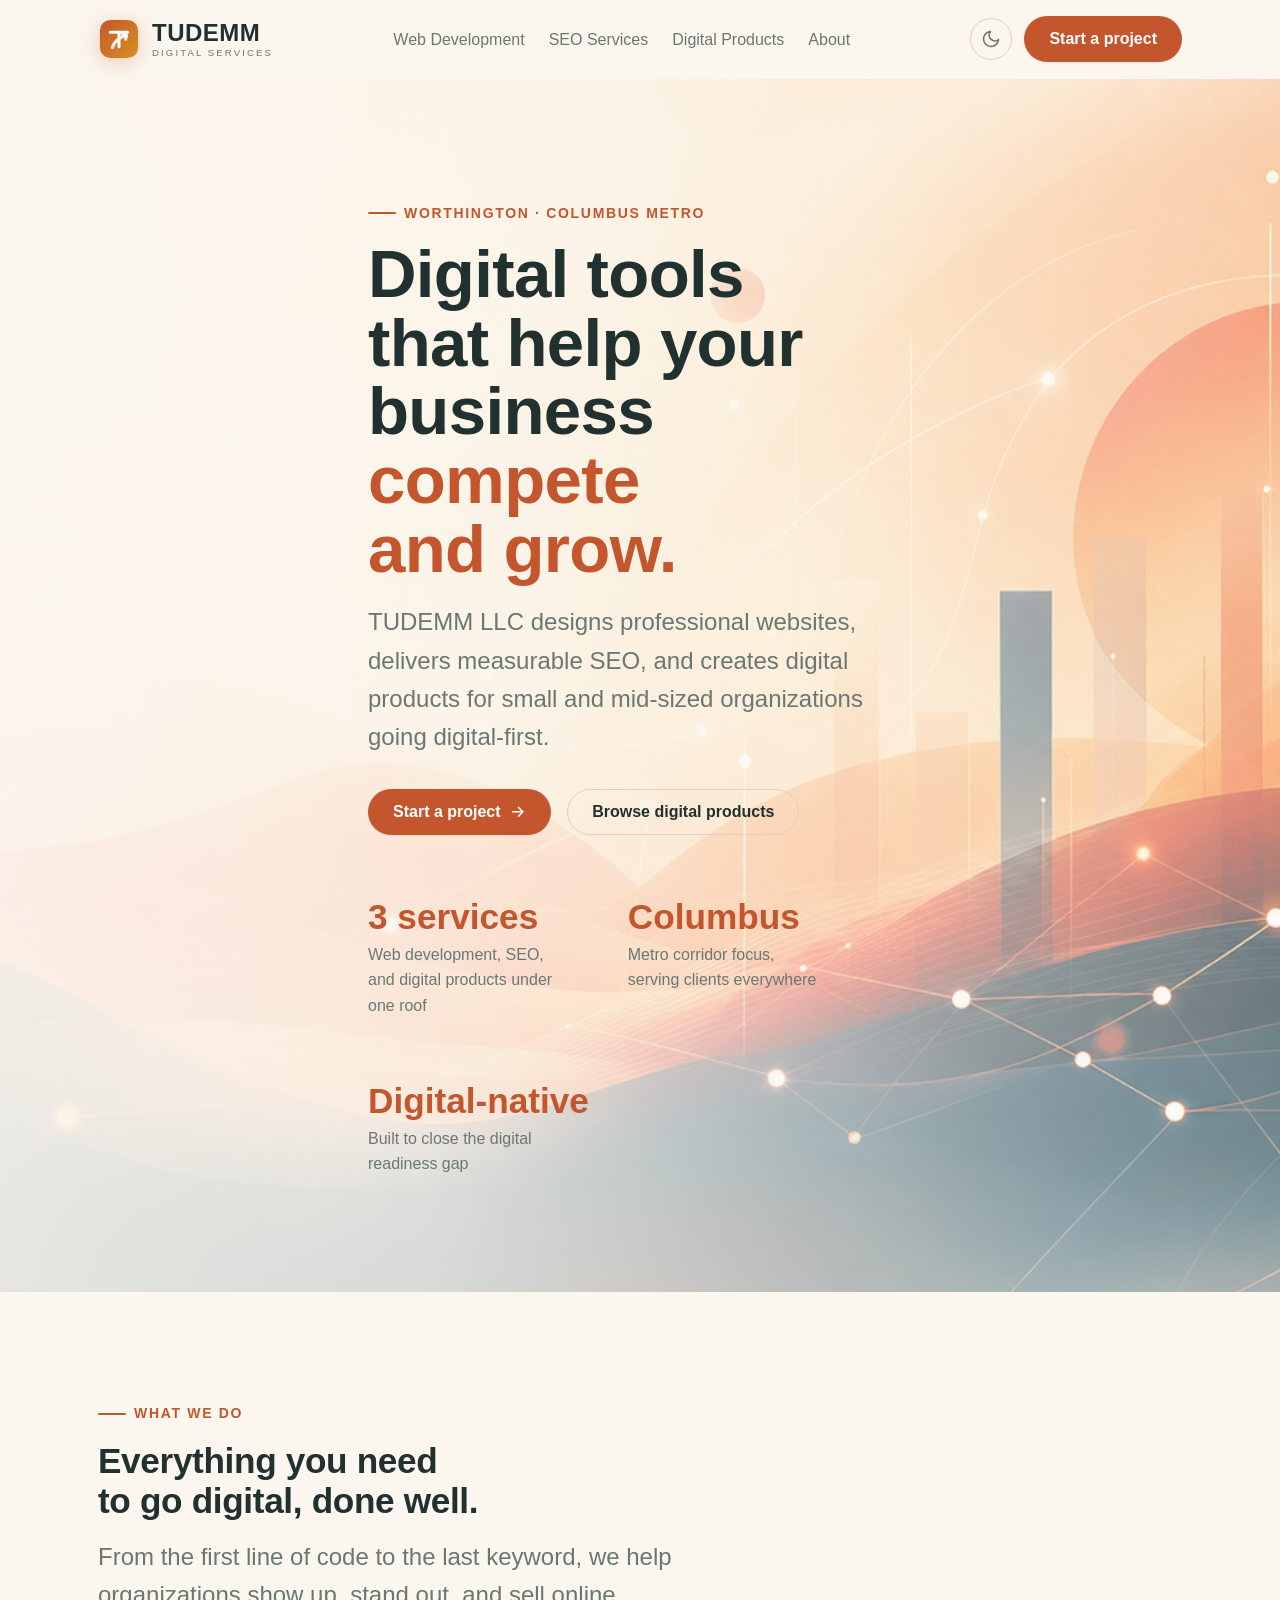
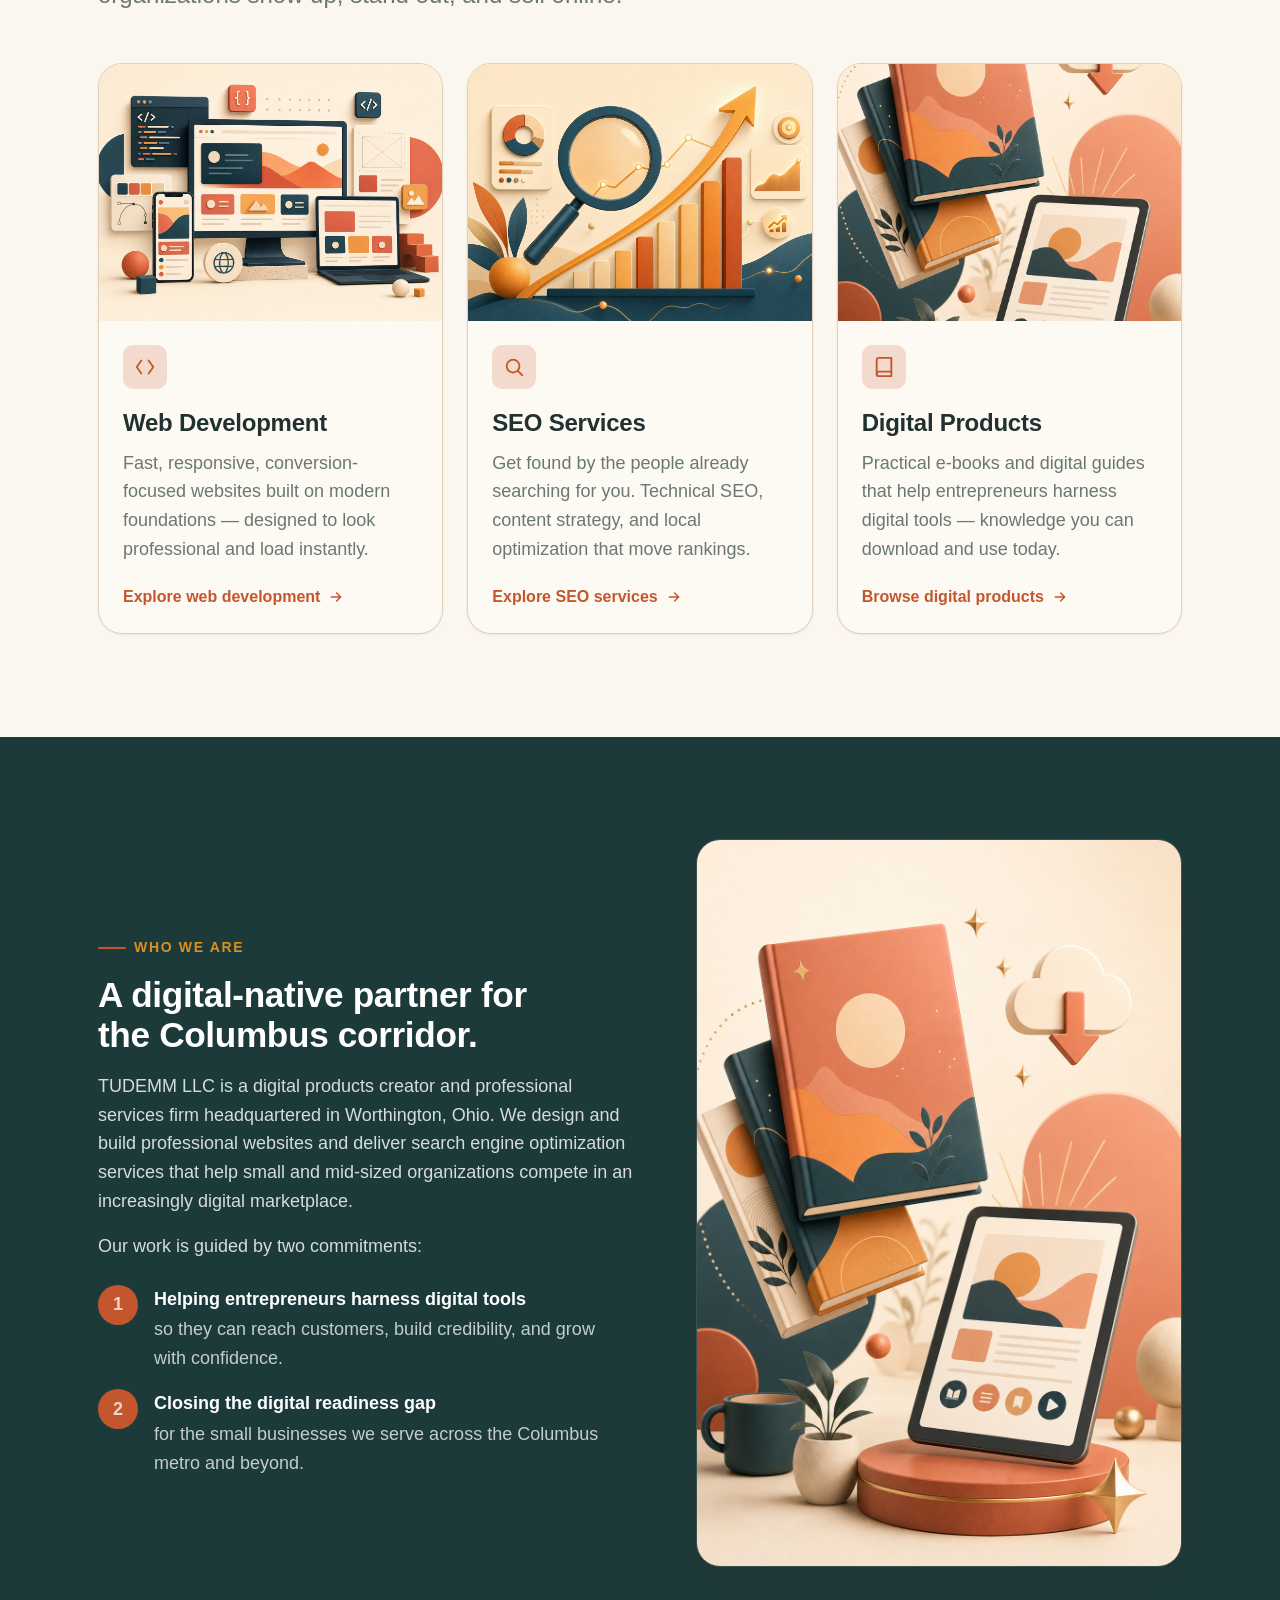
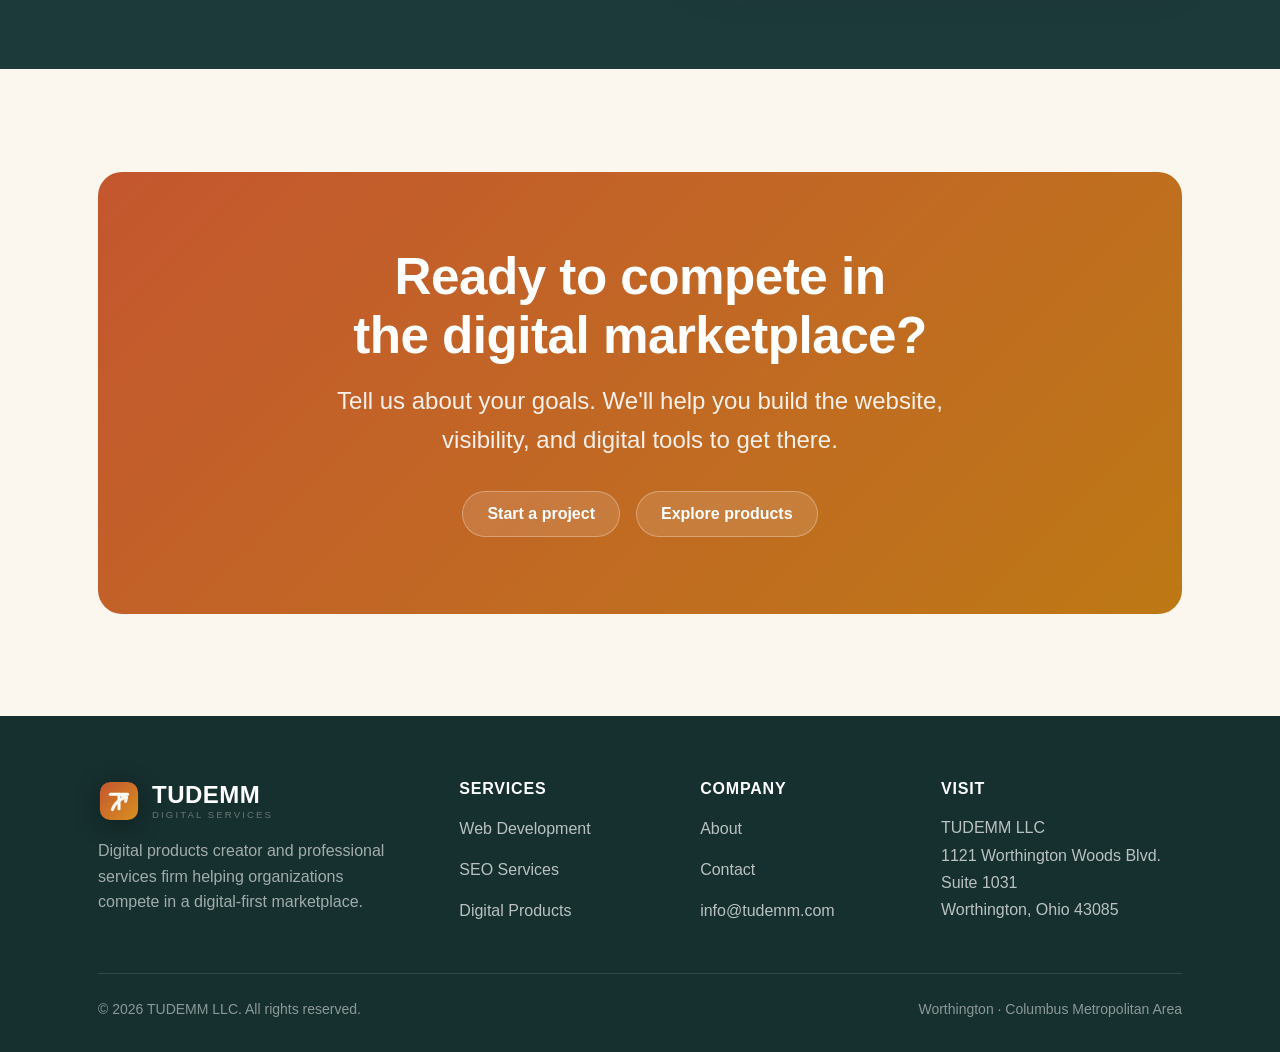
==== commit a60010dc: "Update wordmark to DIGITAL SERVICES; sync full Vercel-ready site with Stripe checkout" ====
--- a/index.html
+++ b/index.html
@@ -64,7 +64,7 @@
                 </linearGradient>
               </defs>
             </svg>
-            <span class="brand-name">TUDEMM<small>DIGITAL STUDIO</small></span>
+            <span class="brand-name">TUDEMM<small>DIGITAL SERVICES</small></span>
           </a>
 
           <ul class="nav-links">
@@ -273,7 +273,7 @@
                 </linearGradient>
               </defs>
             </svg>
-              <span class="brand-name" style="color:#fff">TUDEMM<small>DIGITAL STUDIO</small></span>
+              <span class="brand-name" style="color:#fff">TUDEMM<small>DIGITAL SERVICES</small></span>
             </a>
             <p class="footer-about">
               Digital products creator and professional services firm helping organizations
--- a/style.css
+++ b/style.css
@@ -1159,3 +1159,76 @@
     transform: none;
   }
 }
+
+/* ===== Purchase confirmation (success.html) ===== */
+.confirm-card {
+  max-width: 720px;
+  margin: 0 auto;
+  background: var(--color-surface);
+  border: 1px solid var(--color-border);
+  border-radius: var(--radius-xl);
+  box-shadow: var(--shadow-lg);
+  padding: clamp(2rem, 1.2rem + 3vw, 3.5rem);
+  text-align: center;
+}
+.confirm-badge {
+  width: 72px;
+  height: 72px;
+  margin: 0 auto var(--space-6);
+  border-radius: var(--radius-full);
+  display: grid;
+  place-items: center;
+  background: linear-gradient(135deg, #c4562e, #d99021);
+  box-shadow: var(--shadow-md);
+}
+.confirm-card .eyebrow {
+  justify-content: center;
+}
+.confirm-card h1 {
+  font-family: var(--font-display, inherit);
+  font-size: var(--text-2xl);
+  line-height: 1.1;
+  margin: var(--space-3) 0 var(--space-4);
+}
+.confirm-lead {
+  color: var(--color-text-muted);
+  font-size: var(--text-lg);
+  max-width: 56ch;
+  margin: 0 auto var(--space-8);
+}
+.confirm-steps {
+  list-style: none;
+  margin: 0 auto var(--space-8);
+  padding: 0;
+  display: grid;
+  gap: var(--space-4);
+  text-align: left;
+  max-width: 560px;
+}
+.confirm-steps li {
+  background: var(--color-surface-offset);
+  border: 1px solid var(--color-divider);
+  border-radius: var(--radius-lg);
+  padding: var(--space-5);
+  color: var(--color-text-muted);
+  font-size: var(--text-sm);
+  line-height: 1.6;
+}
+.confirm-steps li strong {
+  display: block;
+  color: var(--color-text);
+  font-size: var(--text-base);
+  margin-bottom: var(--space-1);
+}
+.confirm-actions {
+  display: flex;
+  flex-wrap: wrap;
+  gap: var(--space-3);
+  justify-content: center;
+}
+.confirm-order {
+  margin-top: var(--space-6);
+  color: var(--color-text-faint);
+  font-size: var(--text-xs);
+  letter-spacing: 0.03em;
+}
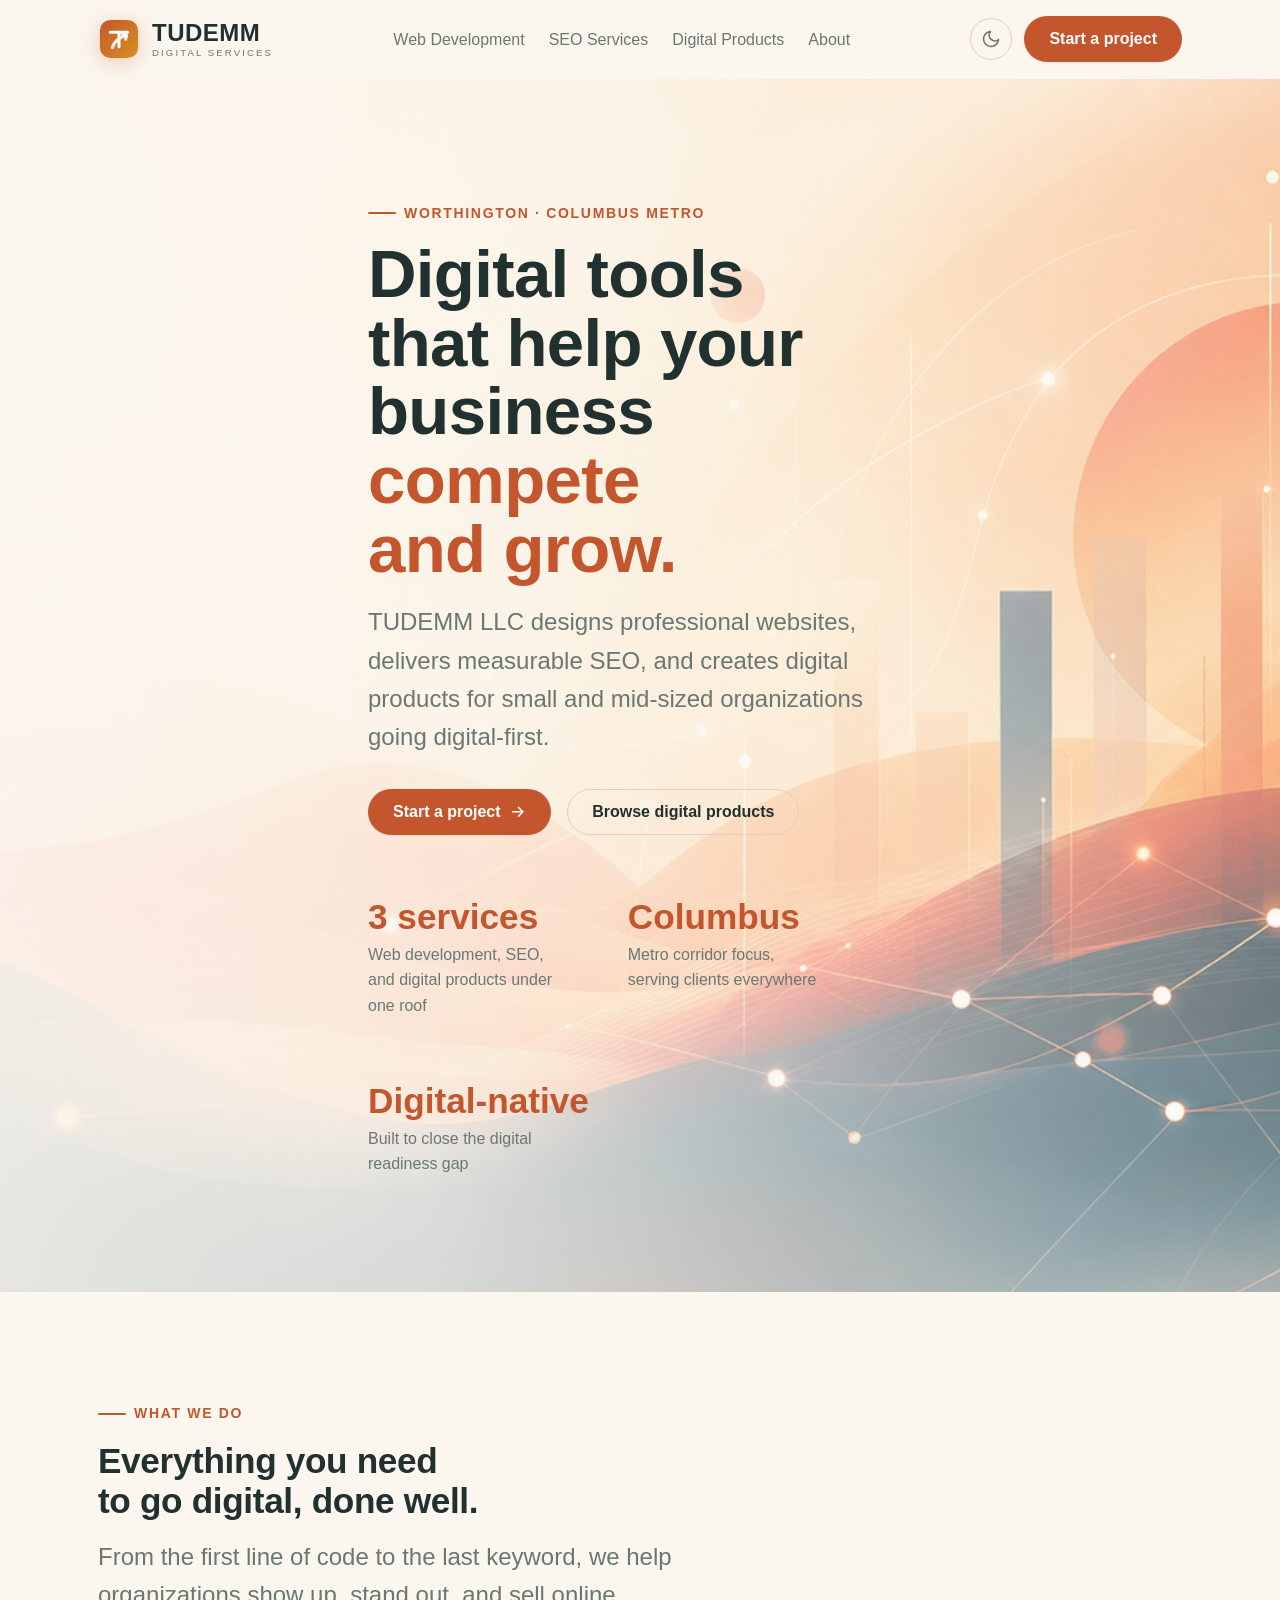
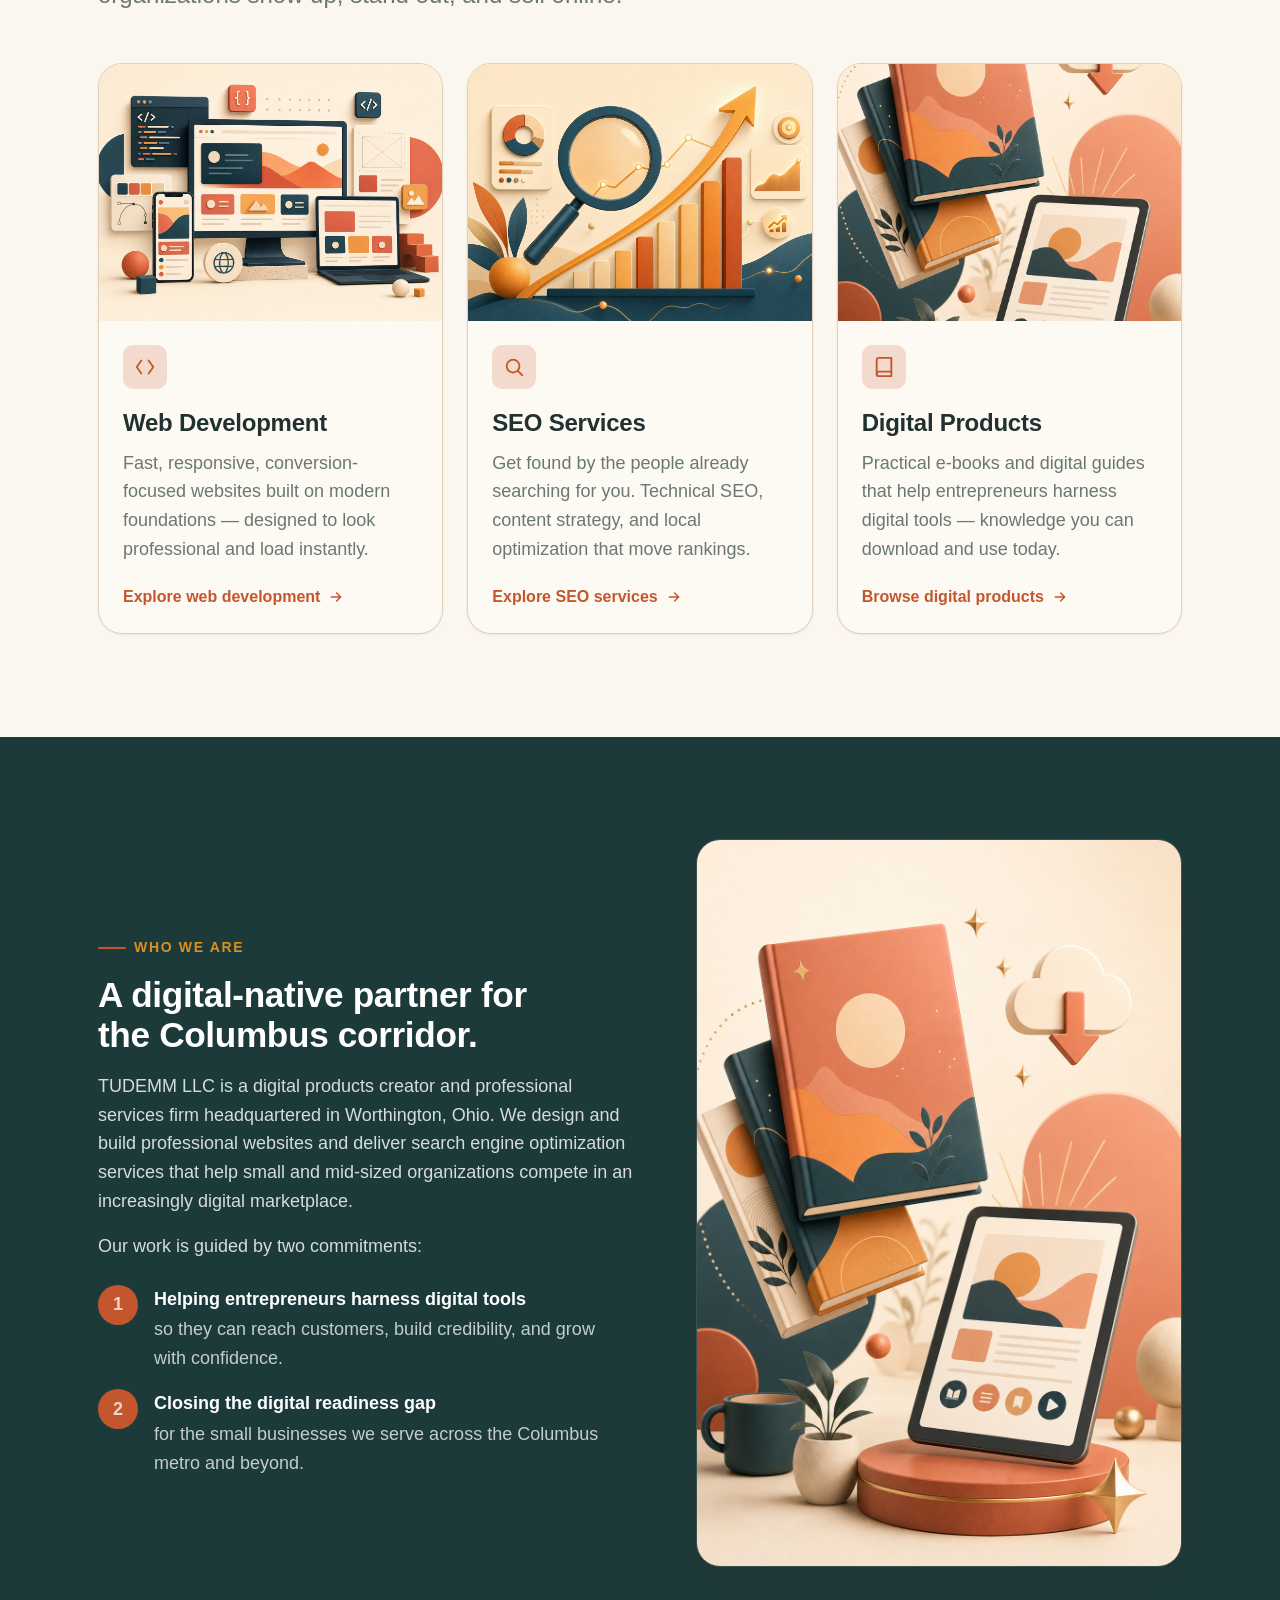
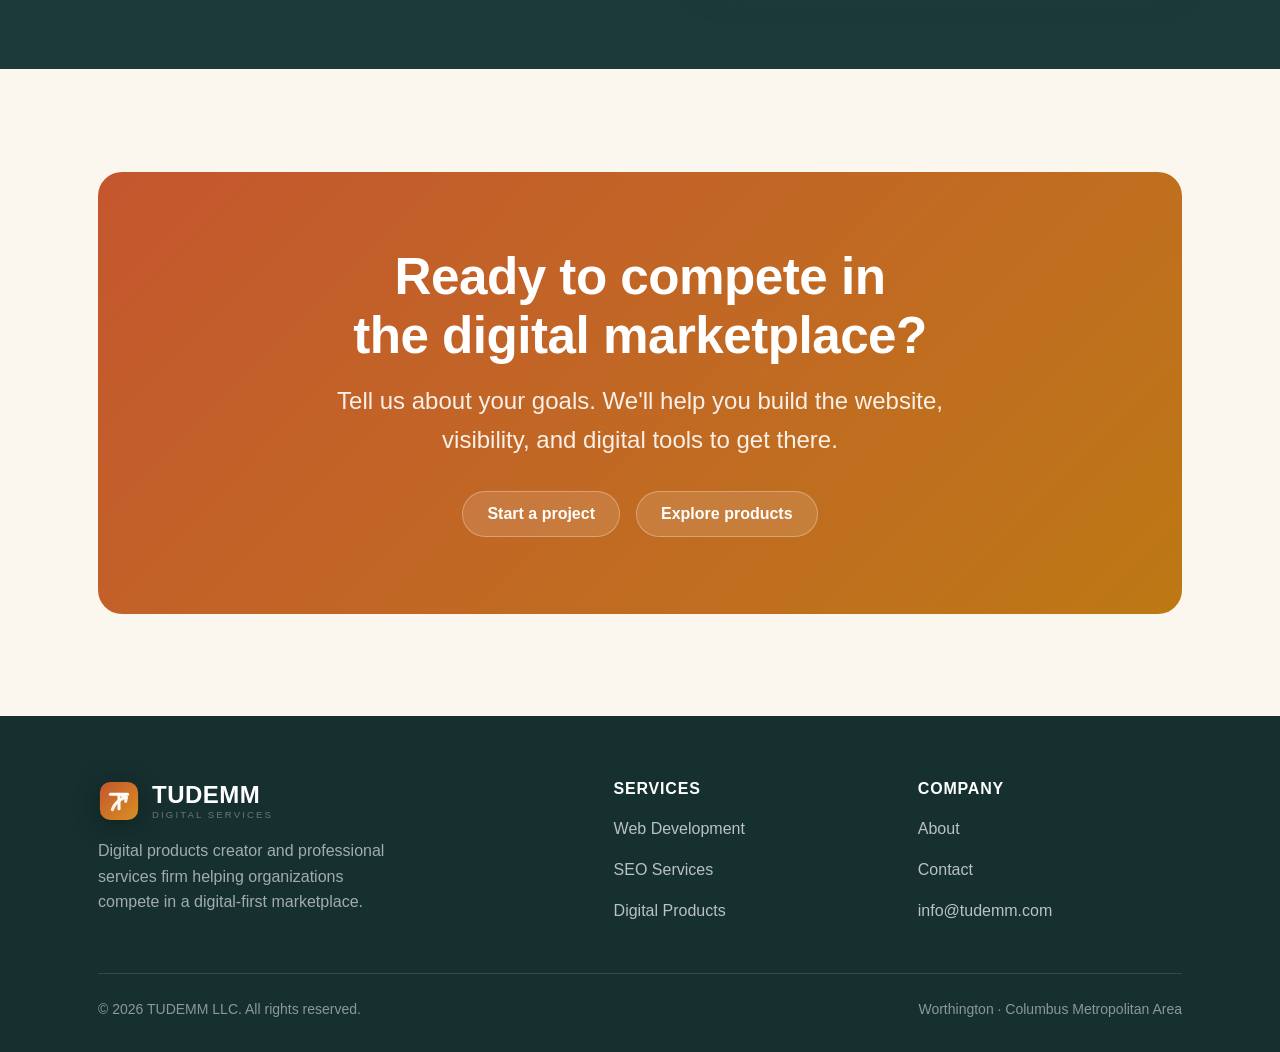
==== commit d3cb8c14: "Remove street address from footer, contact page, and structured data" ====
--- a/index.html
+++ b/index.html
@@ -33,10 +33,8 @@
         "email": "info@tudemm.com",
         "address": {
           "@type": "PostalAddress",
-          "streetAddress": "1121 Worthington Woods Blvd., Suite 1031",
           "addressLocality": "Worthington",
           "addressRegion": "OH",
-          "postalCode": "43085",
           "addressCountry": "US"
         },
         "areaServed": "Columbus Metropolitan Area"
@@ -296,15 +294,6 @@
               <li><a href="mailto:info@tudemm.com">info@tudemm.com</a></li>
             </ul>
           </div>
-          <div>
-            <h5>Visit</h5>
-            <address class="footer-addr">
-              TUDEMM LLC<br />
-              1121 Worthington Woods Blvd.<br />
-              Suite 1031<br />
-              Worthington, Ohio 43085
-            </address>
-          </div>
         </div>
         <div class="footer-bottom">
           <span>&copy; <span data-year>2026</span> TUDEMM LLC. All rights reserved.</span>
--- a/style.css
+++ b/style.css
@@ -1074,7 +1074,7 @@
 }
 .footer-grid {
   display: grid;
-  grid-template-columns: 1.6fr 1fr 1fr 1.2fr;
+  grid-template-columns: 1.8fr 1fr 1fr;
   gap: var(--space-10);
   margin-bottom: var(--space-12);
 }
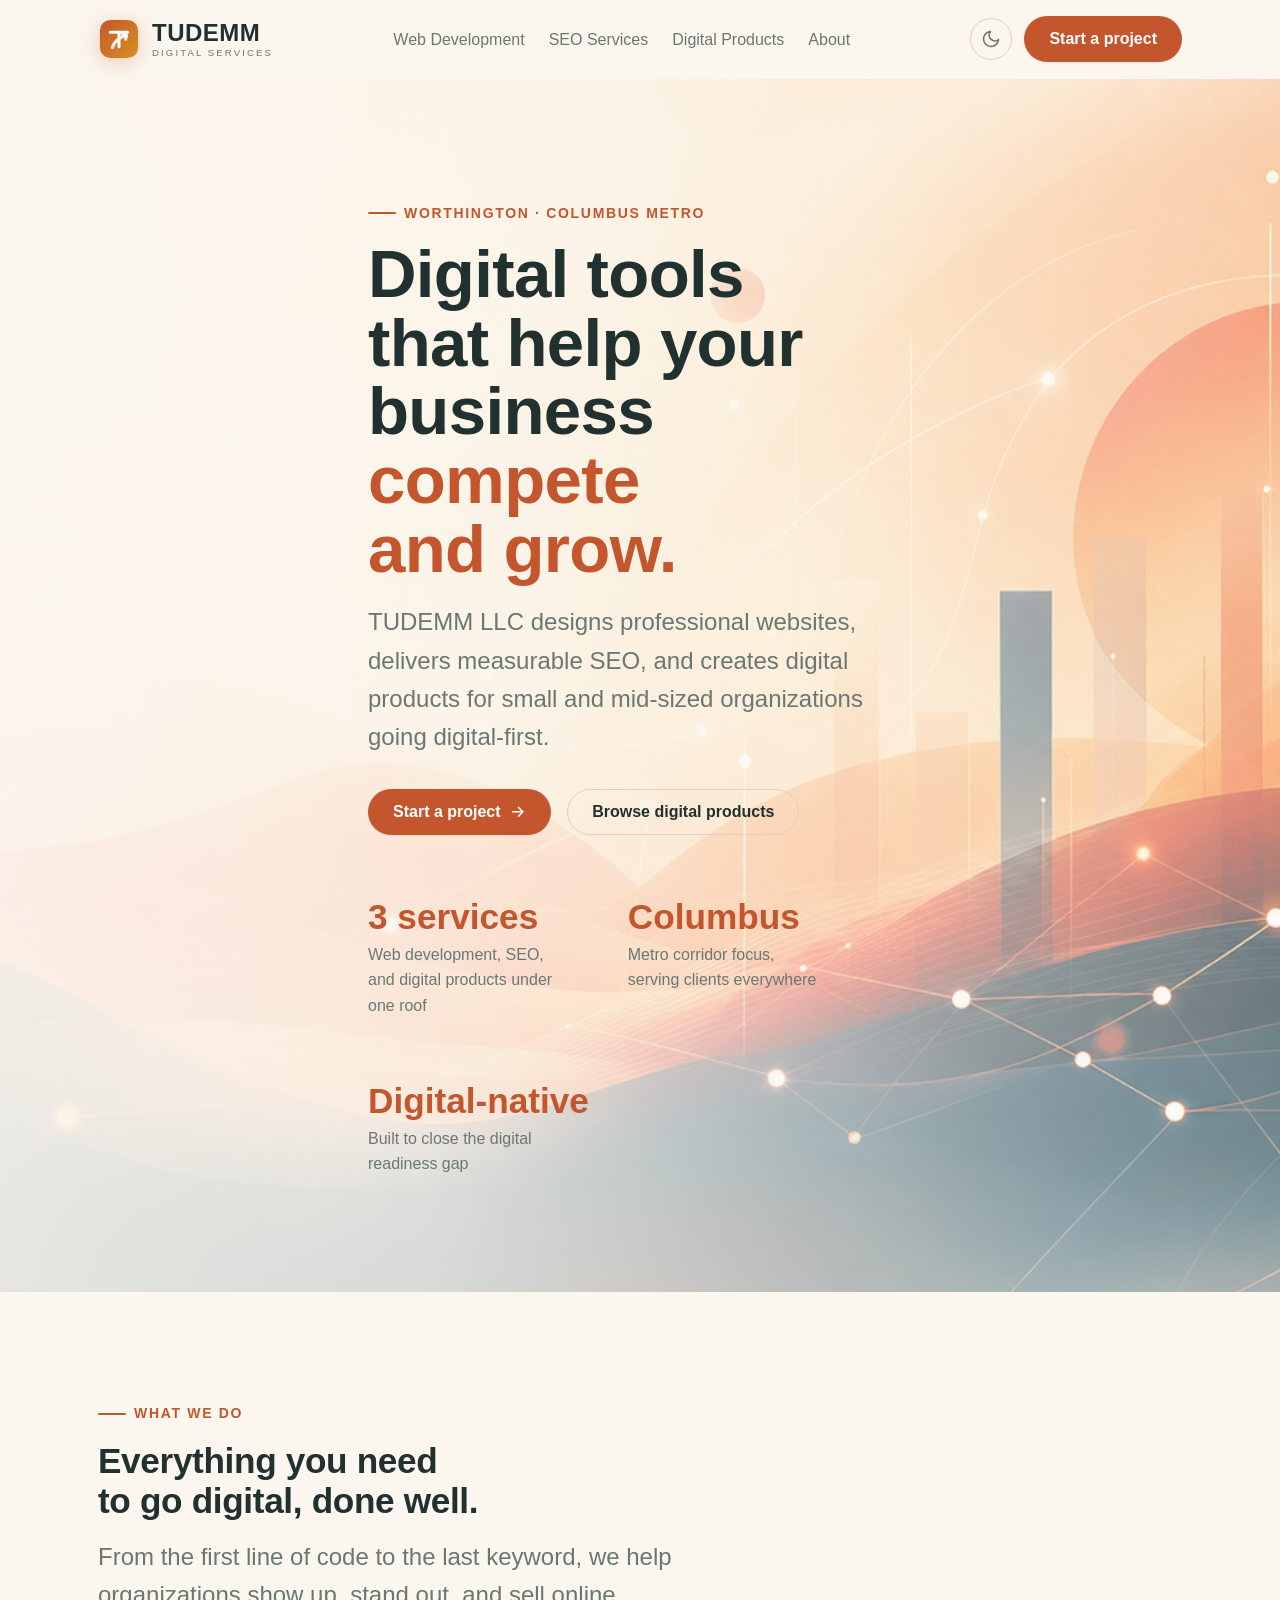
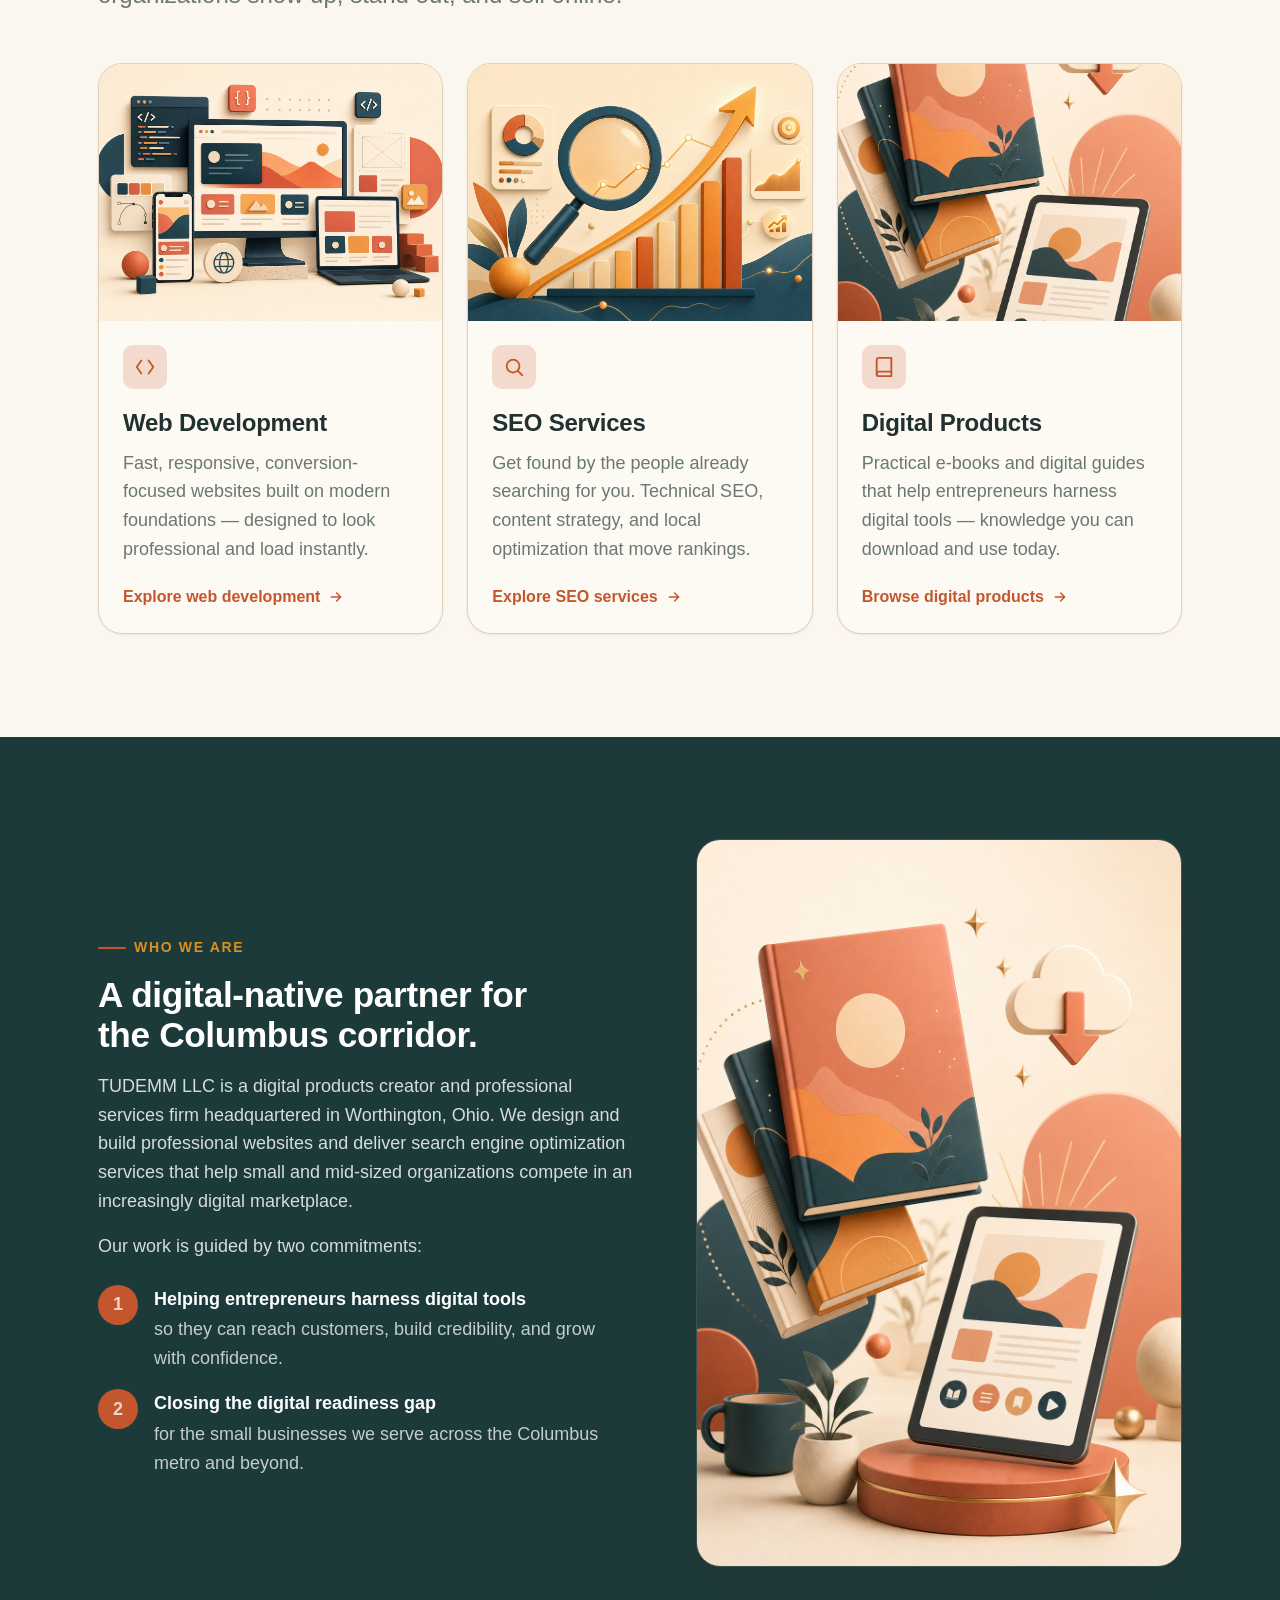
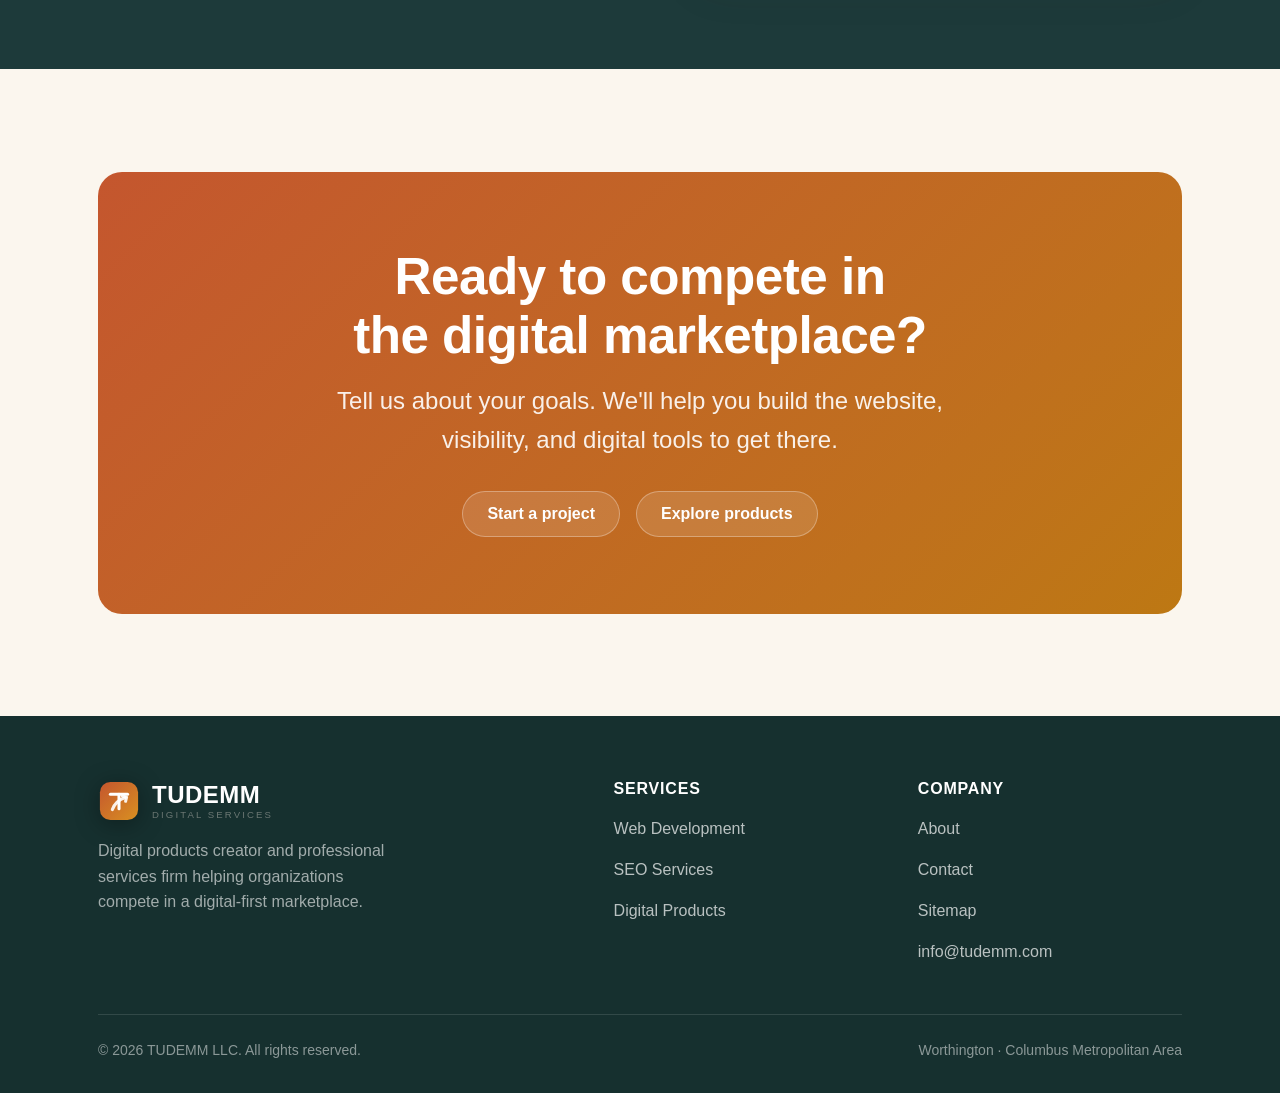
==== commit 7e56ae4d: "SEO: add sitemap.xml, robots.txt, HTML sitemap page, canonical + og:url tags - sitemap.xml with all " ====
--- a/index.html
+++ b/index.html
@@ -5,11 +5,13 @@
     <link rel="icon" type="image/svg+xml" href="data:image/svg+xml,%3Csvg xmlns='http://www.w3.org/2000/svg' viewBox='0 0 44 44'%3E%3Cdefs%3E%3ClinearGradient id='g' x1='0' y1='0' x2='44' y2='44' gradientUnits='userSpaceOnUse'%3E%3Cstop stop-color='%23c4562e'/%3E%3Cstop offset='1' stop-color='%23d99021'/%3E%3C/linearGradient%3E%3C/defs%3E%3Crect x='2' y='2' width='40' height='40' rx='11' fill='url(%23g)'/%3E%3Cpath d='M13 15h18' stroke='%23fff' stroke-width='3.2' stroke-linecap='round'/%3E%3Cpath d='M22 15v15' stroke='%23fff' stroke-width='3.2' stroke-linecap='round'/%3E%3Cpath d='M15 31c2.4-6.4 6.8-10.4 13.6-12.6' stroke='%23fff' stroke-width='3.2' stroke-linecap='round' stroke-linejoin='round' opacity='.9'/%3E%3C/svg%3E" />
     <meta name="viewport" content="width=device-width, initial-scale=1.0" />
     <title>TUDEMM LLC — Digital Products, Web Development &amp; SEO</title>
+    <link rel="canonical" href="https://tudemm.com/" />
     <meta
       name="description"
       content="TUDEMM LLC is a digital products creator and professional services firm in Worthington, Ohio. We build professional websites, deliver SEO services, and create digital products for small and mid-sized organizations."
     />
     <meta property="og:title" content="TUDEMM LLC — Digital Products, Web Development & SEO" />
+    <meta property="og:url" content="https://tudemm.com/" />
     <meta
       property="og:description"
       content="Professional websites, SEO services, and digital products that help small and mid-sized organizations compete in a digital marketplace."
@@ -291,6 +293,7 @@
             <ul>
               <li><a href="./pages/about.html">About</a></li>
               <li><a href="./pages/contact.html">Contact</a></li>
+              <li><a href="./pages/sitemap.html">Sitemap</a></li>
               <li><a href="mailto:info@tudemm.com">info@tudemm.com</a></li>
             </ul>
           </div>
--- a/style.css
+++ b/style.css
@@ -1232,3 +1232,75 @@
   font-size: var(--text-xs);
   letter-spacing: 0.03em;
 }
+
+/* ===== PayPal + dual payment actions (products page) ===== */
+.product-actions {
+  display: flex;
+  align-items: center;
+  gap: var(--space-2);
+  flex-wrap: wrap;
+  justify-content: flex-end;
+}
+.btn-paypal {
+  padding-inline: var(--space-4);
+}
+.btn-paypal::before {
+  content: "";
+  display: inline-block;
+  width: 14px;
+  height: 14px;
+  margin-right: 6px;
+  vertical-align: -2px;
+  background: currentColor;
+  -webkit-mask: url("data:image/svg+xml,%3Csvg xmlns='http://www.w3.org/2000/svg' viewBox='0 0 24 24'%3E%3Cpath d='M7 21l1.5-9h3.2c3.3 0 5.3-1.7 5.8-4.7.5-3-1.2-4.3-4.4-4.3H8.2L5 21h2zm3-11 .8-4.9h2.9c1.7 0 2.5.6 2.2 2.4-.3 1.8-1.4 2.5-3.2 2.5H10z'/%3E%3C/svg%3E") center/contain no-repeat;
+  mask: url("data:image/svg+xml,%3Csvg xmlns='http://www.w3.org/2000/svg' viewBox='0 0 24 24'%3E%3Cpath d='M7 21l1.5-9h3.2c3.3 0 5.3-1.7 5.8-4.7.5-3-1.2-4.3-4.4-4.3H8.2L5 21h2zm3-11 .8-4.9h2.9c1.7 0 2.5.6 2.2 2.4-.3 1.8-1.4 2.5-3.2 2.5H10z'/%3E%3C/svg%3E") center/contain no-repeat;
+}
+
+/* PayPal modal */
+.pp-overlay {
+  position: fixed;
+  inset: 0;
+  background: rgba(30, 41, 41, 0.55);
+  backdrop-filter: blur(3px);
+  display: grid;
+  place-items: center;
+  z-index: 1000;
+  padding: var(--space-4);
+  animation: pp-fade 0.18s ease;
+}
+@keyframes pp-fade { from { opacity: 0; } to { opacity: 1; } }
+.pp-modal {
+  position: relative;
+  width: min(420px, 100%);
+  background: var(--color-surface);
+  border-radius: var(--radius-xl);
+  box-shadow: var(--shadow-lg);
+  padding: var(--space-8) var(--space-6) var(--space-6);
+  text-align: center;
+}
+.pp-modal h4 {
+  font-size: var(--text-xl);
+  margin-bottom: var(--space-1);
+}
+.pp-item {
+  color: var(--color-text-muted);
+  font-size: var(--text-sm);
+  margin-bottom: var(--space-5);
+}
+.pp-note {
+  color: var(--color-text-faint);
+  font-size: var(--text-xs);
+  margin-top: var(--space-4);
+}
+.pp-close {
+  position: absolute;
+  top: var(--space-3);
+  right: var(--space-4);
+  background: none;
+  border: none;
+  font-size: 1.6rem;
+  line-height: 1;
+  color: var(--color-text-muted);
+  cursor: pointer;
+}
+.pp-close:hover { color: var(--color-text); }
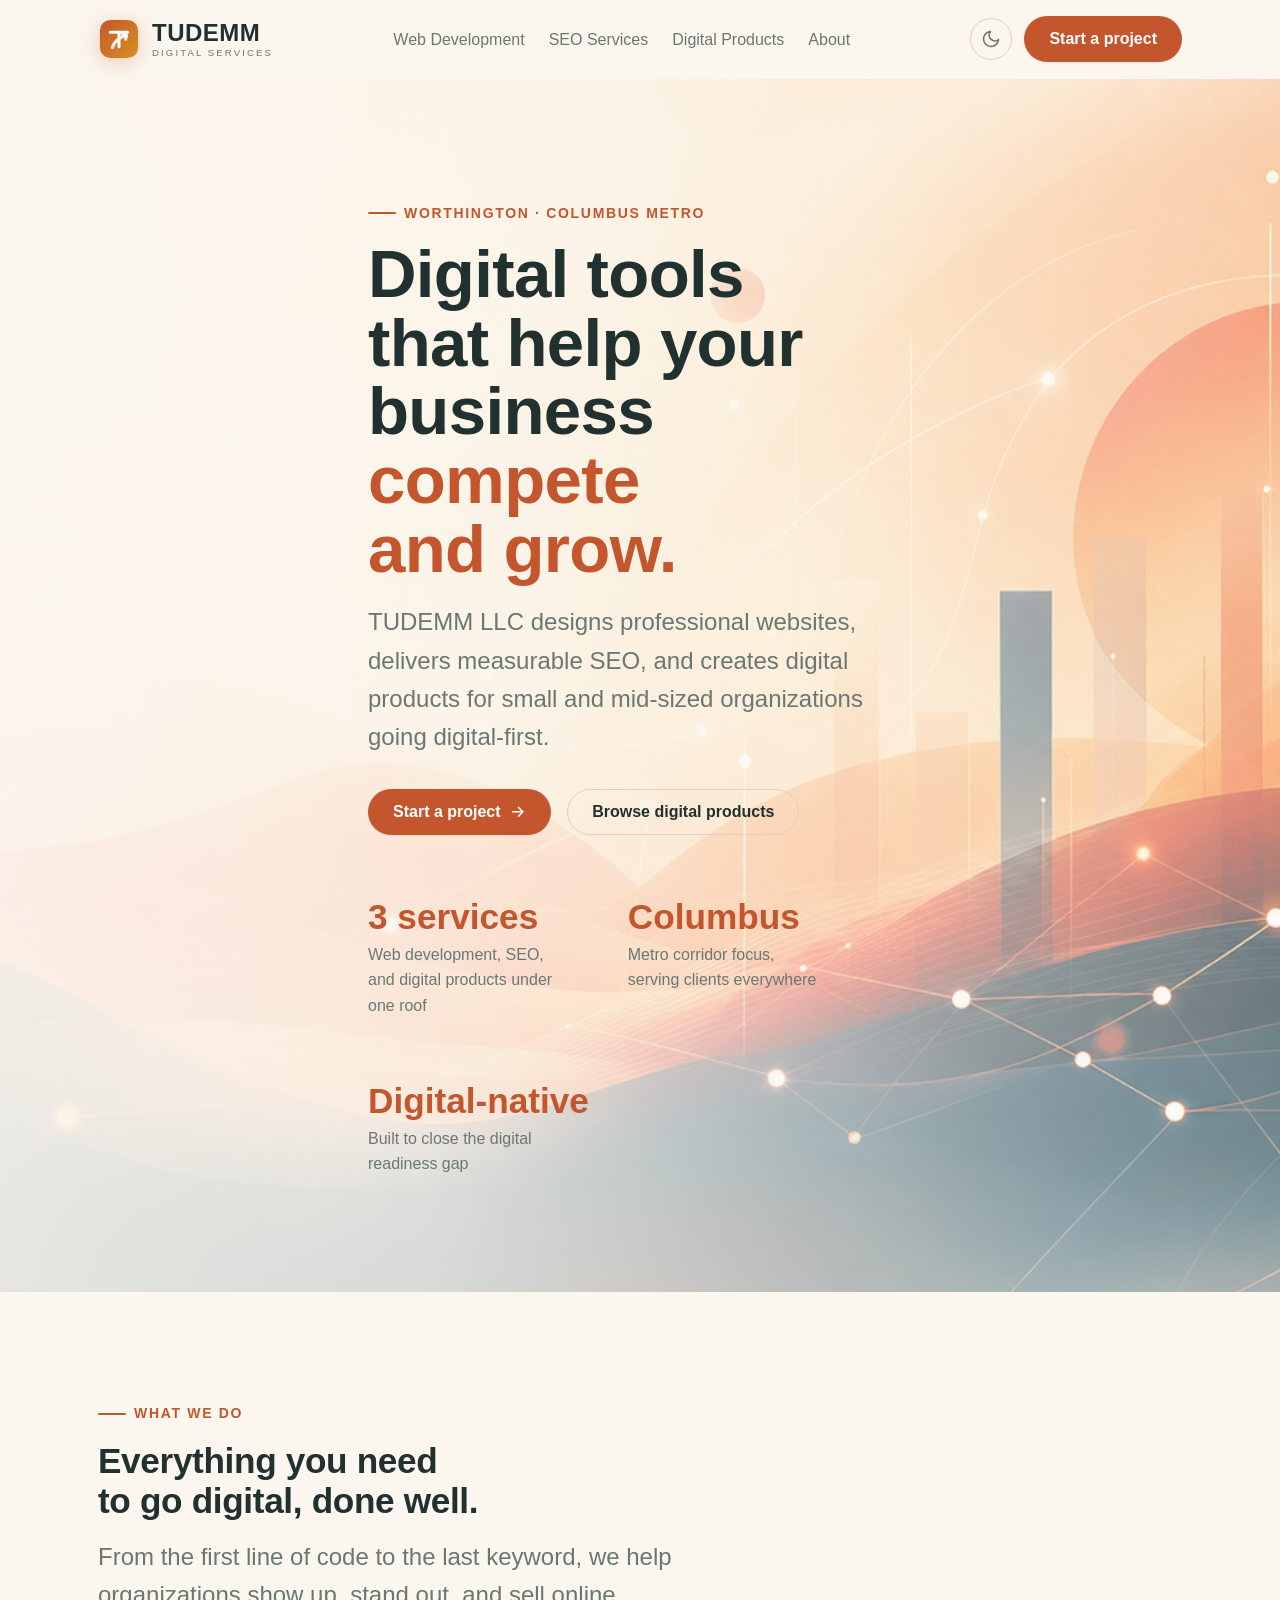
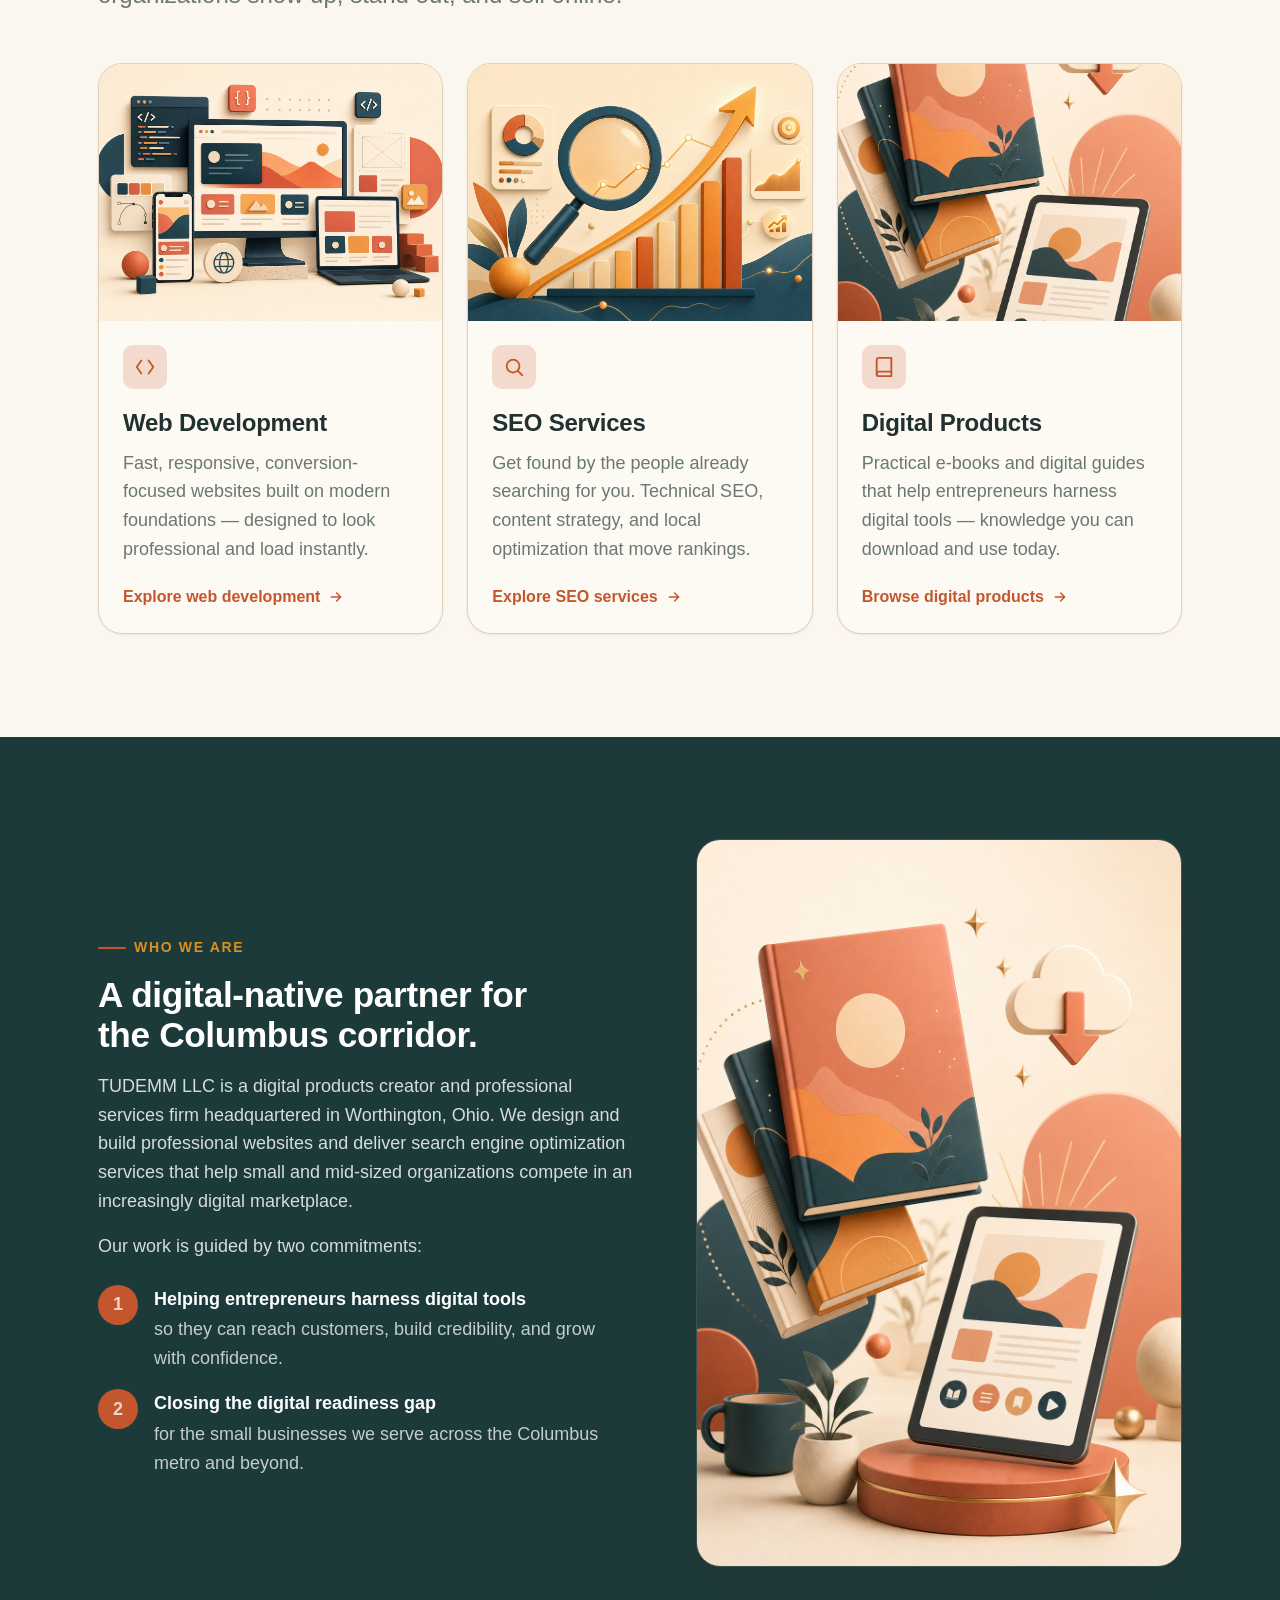
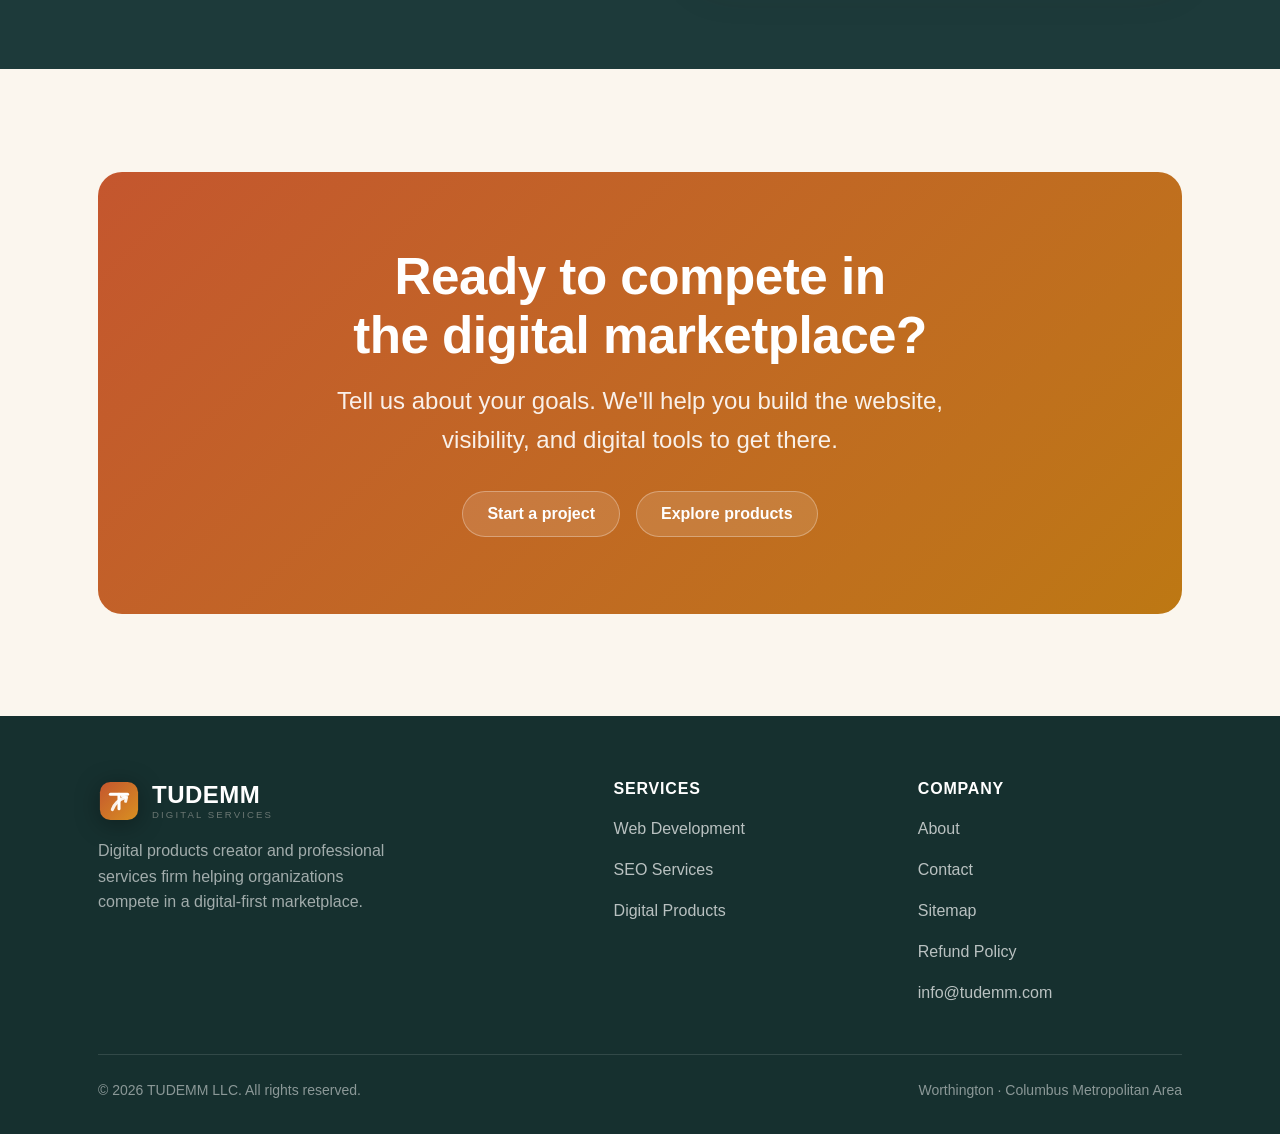
==== commit 60c03644: "Add refund policy: all sales final on downloaded digital products - New /pages/refunds page: all sal" ====
--- a/index.html
+++ b/index.html
@@ -294,6 +294,7 @@
               <li><a href="./pages/about.html">About</a></li>
               <li><a href="./pages/contact.html">Contact</a></li>
               <li><a href="./pages/sitemap.html">Sitemap</a></li>
+              <li><a href="./pages/refunds.html">Refund Policy</a></li>
               <li><a href="mailto:info@tudemm.com">info@tudemm.com</a></li>
             </ul>
           </div>
--- a/style.css
+++ b/style.css
@@ -907,6 +907,15 @@
   color: var(--color-text);
   margin: 0;
 }
+.notice a {
+  color: inherit;
+  font-weight: 600;
+  text-decoration: underline;
+  text-underline-offset: 2px;
+}
+.notice a:hover {
+  color: var(--color-primary);
+}
 
 /* ============================================================
    CTA band
@@ -1304,3 +1313,348 @@
   cursor: pointer;
 }
 .pp-close:hover { color: var(--color-text); }
+
+/* ============================================================
+   Product detail pages (/ebooks/*)
+   ============================================================ */
+.btn-lg {
+  padding: var(--space-4) var(--space-8);
+  font-size: var(--text-base);
+}
+
+.pdp-hero {
+  padding-block: clamp(var(--space-12), 6vw, var(--space-20));
+  background: var(--color-surface-offset);
+  border-bottom: 1px solid var(--color-divider);
+}
+.pdp-top {
+  display: grid;
+  grid-template-columns: minmax(0, 0.8fr) minmax(0, 1.2fr);
+  gap: clamp(var(--space-8), 5vw, var(--space-16));
+  align-items: start;
+}
+@media (max-width: 820px) {
+  .pdp-top {
+    grid-template-columns: 1fr;
+  }
+}
+.pdp-cover {
+  position: relative;
+  aspect-ratio: 3 / 4;
+  border-radius: var(--radius-xl);
+  overflow: hidden;
+  background: var(--color-surface-offset-2);
+  box-shadow: var(--shadow-lg);
+  border: 1px solid var(--color-border);
+}
+.pdp-cover img {
+  width: 100%;
+  height: 100%;
+  object-fit: cover;
+}
+.pdp-buy h1 {
+  font-size: var(--text-xl);
+  margin-block: var(--space-3) var(--space-4);
+}
+.pdp-tagline {
+  font-family: var(--font-display);
+  font-size: var(--text-lg);
+  font-weight: 500;
+  color: var(--color-primary);
+  margin-bottom: var(--space-4);
+}
+.pdp-desc {
+  font-size: var(--text-base);
+  color: var(--color-text-muted);
+  max-width: 54ch;
+  margin-bottom: var(--space-8);
+}
+.pdp-price-row {
+  display: flex;
+  align-items: baseline;
+  flex-wrap: wrap;
+  gap: var(--space-3) var(--space-4);
+  margin-bottom: var(--space-6);
+}
+.pdp-price-row .product-price {
+  font-size: var(--text-xl);
+}
+.pdp-price-note {
+  font-size: var(--text-sm);
+  color: var(--color-text-muted);
+}
+.pdp-actions {
+  display: flex;
+  flex-wrap: wrap;
+  gap: var(--space-3);
+  margin-bottom: var(--space-8);
+}
+.pdp-trust {
+  list-style: none;
+  margin: 0;
+  padding: 0;
+  display: flex;
+  flex-direction: column;
+  gap: var(--space-3);
+  border-top: 1px solid var(--color-border);
+  padding-top: var(--space-6);
+}
+.pdp-trust li {
+  display: flex;
+  align-items: center;
+  gap: var(--space-3);
+  font-size: var(--text-sm);
+  color: var(--color-text-muted);
+}
+.pdp-trust svg {
+  flex: none;
+  width: 18px;
+  height: 18px;
+  color: var(--color-gold);
+}
+
+.pdp-covers-grid {
+  grid-template-columns: repeat(auto-fit, minmax(240px, 1fr));
+  gap: var(--space-6);
+}
+.pdp-cover-card {
+  background: var(--color-surface);
+  border: 1px solid var(--color-border);
+  border-radius: var(--radius-lg);
+  padding: var(--space-6);
+}
+.pdp-cover-card h3 {
+  font-size: var(--text-base);
+  margin-bottom: var(--space-2);
+}
+.pdp-cover-card p {
+  font-size: var(--text-sm);
+  color: var(--color-text-muted);
+}
+
+.pdp-faq {
+  border-top: 1px solid var(--color-border);
+}
+.pdp-faq-item {
+  border-bottom: 1px solid var(--color-border);
+}
+.pdp-faq-item summary {
+  cursor: pointer;
+  list-style: none;
+  padding: var(--space-5) var(--space-8) var(--space-5) 0;
+  font-family: var(--font-display);
+  font-weight: 500;
+  font-size: var(--text-base);
+  position: relative;
+}
+.pdp-faq-item summary::-webkit-details-marker {
+  display: none;
+}
+.pdp-faq-item summary::after {
+  content: "+";
+  position: absolute;
+  right: 0;
+  top: 50%;
+  translate: 0 -50%;
+  font-size: 1.5rem;
+  font-weight: 400;
+  line-height: 1;
+  color: var(--color-gold);
+  transition: rotate 0.25s ease;
+}
+.pdp-faq-item[open] summary::after {
+  rotate: 45deg;
+}
+.pdp-faq-item summary:hover {
+  color: var(--color-primary);
+}
+.pdp-faq-item > p {
+  padding-bottom: var(--space-5);
+  color: var(--color-text-muted);
+  max-width: 68ch;
+}
+
+.pdp-disclaimer-section {
+  padding-top: 0;
+}
+.pdp-disclaimer {
+  background: var(--color-gold-highlight);
+  border: 1px solid oklch(from var(--color-gold) l c h / 0.35);
+  border-radius: var(--radius-lg);
+  padding: var(--space-6) var(--space-8);
+}
+.pdp-disclaimer h2 {
+  font-size: var(--text-base);
+  margin-bottom: var(--space-3);
+}
+.pdp-disclaimer p {
+  font-size: var(--text-sm);
+  color: var(--color-text-muted);
+  margin: 0;
+}
+
+.pdp-related-grid {
+  grid-template-columns: repeat(auto-fit, minmax(180px, 1fr));
+  gap: var(--space-6);
+}
+.pdp-related {
+  display: flex;
+  flex-direction: column;
+  gap: var(--space-2);
+  text-decoration: none;
+  color: inherit;
+}
+.pdp-related img {
+  aspect-ratio: 3 / 4;
+  width: 100%;
+  object-fit: cover;
+  border-radius: var(--radius-lg);
+  box-shadow: var(--shadow-md);
+  transition: transform 0.4s cubic-bezier(0.16, 1, 0.3, 1);
+}
+.pdp-related:hover img {
+  transform: translateY(-4px);
+}
+.pdp-related-name {
+  font-family: var(--font-display);
+  font-weight: 500;
+  font-size: var(--text-sm);
+  line-height: 1.35;
+}
+.pdp-related:hover .pdp-related-name {
+  color: var(--color-primary);
+}
+.pdp-related-price {
+  font-size: var(--text-sm);
+  color: var(--color-text-muted);
+}
+.pdp-related-all {
+  margin-top: var(--space-10);
+  text-align: center;
+}
+
+/* Catalogue cards: cover + title now link through to the detail page. */
+a.product-cover {
+  display: block;
+}
+.product h3 a {
+  color: inherit;
+  text-decoration: none;
+}
+.product h3 a:hover {
+  color: var(--color-primary);
+}
+.product-actions .btn {
+  white-space: nowrap;
+}
+
+/* The `hidden` attribute must beat component display rules (e.g. .btn's
+   inline-flex), or hidden buttons render anyway. */
+[hidden] {
+  display: none !important;
+}
+
+/* ---------------------------------------------------------------------------
+   Legal / policy pages (/pages/refunds)
+   Long-form prose styling. Kept generic so future terms or privacy pages can
+   reuse .legal-prose without new CSS.
+   --------------------------------------------------------------------------- */
+.legal-updated {
+  font-size: var(--text-sm);
+  color: var(--color-text-muted);
+  margin-top: var(--space-4);
+}
+
+/* The single most important statement on the page — visually unmissable. */
+.legal-key {
+  background: var(--color-gold-highlight);
+  border: 1px solid oklch(from var(--color-gold) l c h / 0.35);
+  border-left: 4px solid var(--color-gold);
+  border-radius: var(--radius-lg);
+  padding: var(--space-6) var(--space-8);
+  margin-bottom: var(--space-12);
+}
+.legal-key h2 {
+  font-size: var(--text-xl);
+  margin: 0 0 var(--space-3);
+}
+.legal-key p {
+  margin: 0;
+  color: var(--color-text);
+}
+.legal-key strong {
+  color: var(--color-text);
+}
+
+.legal-prose h2 {
+  font-family: var(--font-display);
+  font-size: var(--text-xl);
+  margin-top: var(--space-12);
+  margin-bottom: var(--space-3);
+  padding-top: var(--space-6);
+  border-top: 1px solid var(--color-divider);
+}
+.legal-prose > h2:first-child {
+  margin-top: 0;
+  padding-top: 0;
+  border-top: 0;
+}
+.legal-prose p,
+.legal-prose li {
+  color: var(--color-text-muted);
+  line-height: 1.75;
+}
+.legal-prose p {
+  margin-bottom: var(--space-4);
+}
+.legal-prose ul {
+  list-style: none;
+  margin: 0 0 var(--space-4);
+  padding: 0;
+}
+.legal-prose li {
+  position: relative;
+  padding-left: var(--space-6);
+  margin-bottom: var(--space-3);
+}
+.legal-prose li::before {
+  content: "";
+  position: absolute;
+  left: 0;
+  top: 0.65em;
+  width: 6px;
+  height: 6px;
+  border-radius: var(--radius-full);
+  background: var(--color-gold);
+}
+.legal-prose strong {
+  color: var(--color-text);
+  font-weight: 600;
+}
+.legal-prose a {
+  color: var(--color-primary);
+  text-decoration: underline;
+  text-underline-offset: 2px;
+}
+
+.legal-foot {
+  font-size: var(--text-sm);
+  margin-top: var(--space-12);
+  padding-top: var(--space-6);
+  border-top: 1px solid var(--color-divider);
+}
+
+/* Pre-purchase refund notice shown next to buy buttons. */
+.buy-note {
+  font-size: var(--text-sm);
+  color: var(--color-text-muted);
+  margin-top: var(--space-4);
+}
+.buy-note a {
+  color: inherit;
+  text-decoration: underline;
+  text-underline-offset: 2px;
+}
+.buy-note a:hover {
+  color: var(--color-primary);
+}
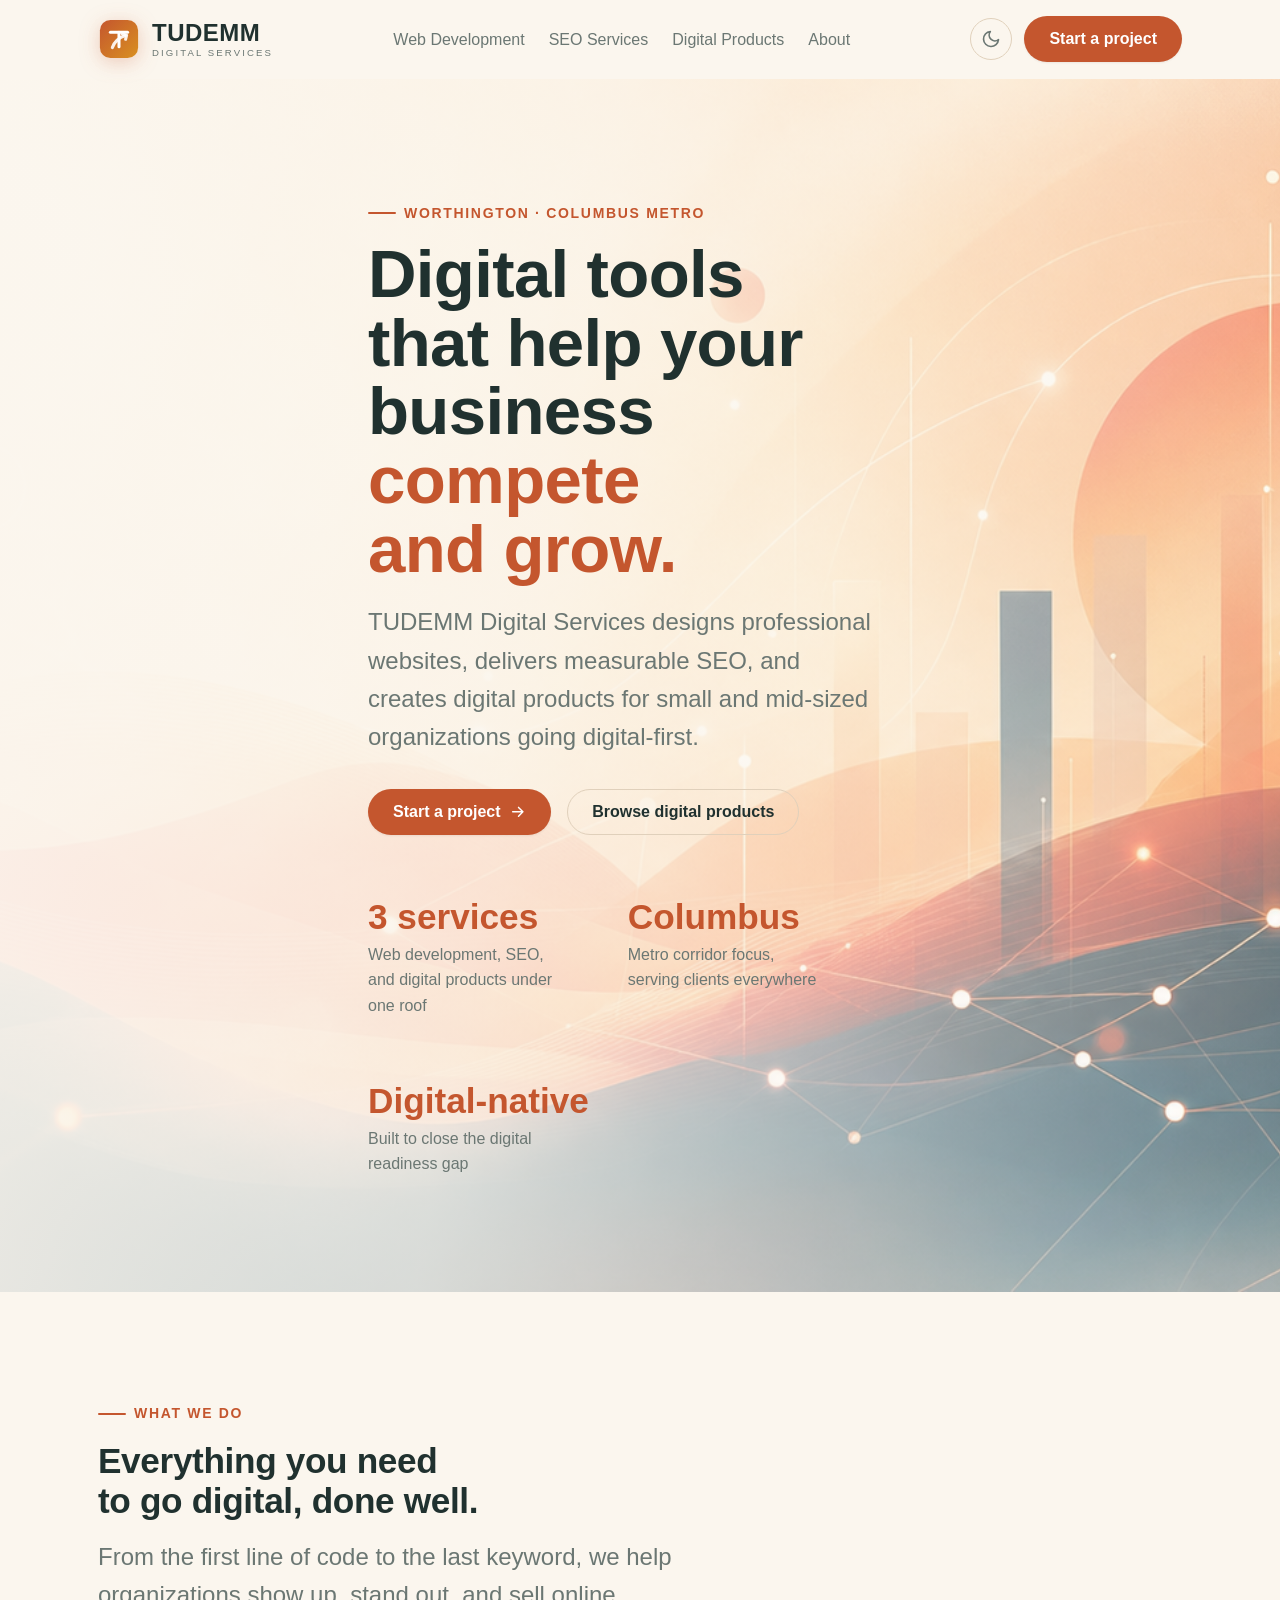
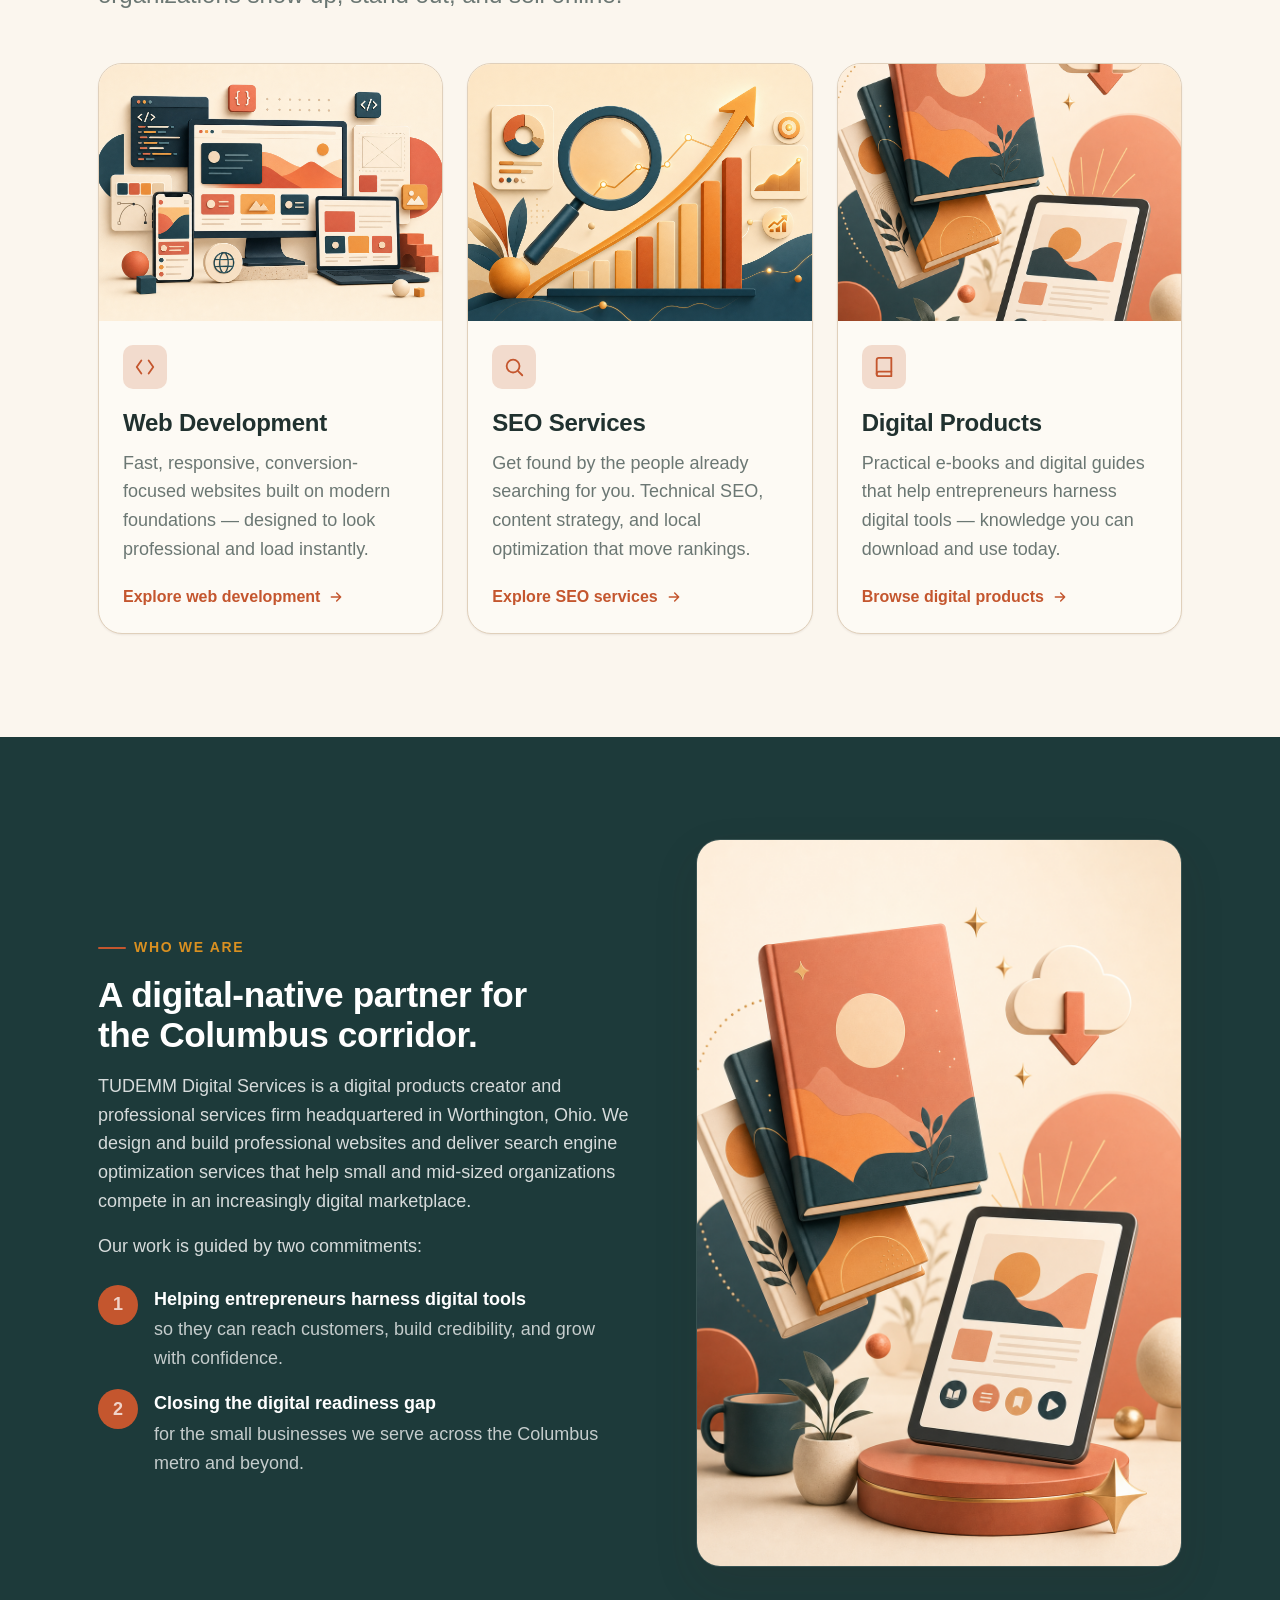
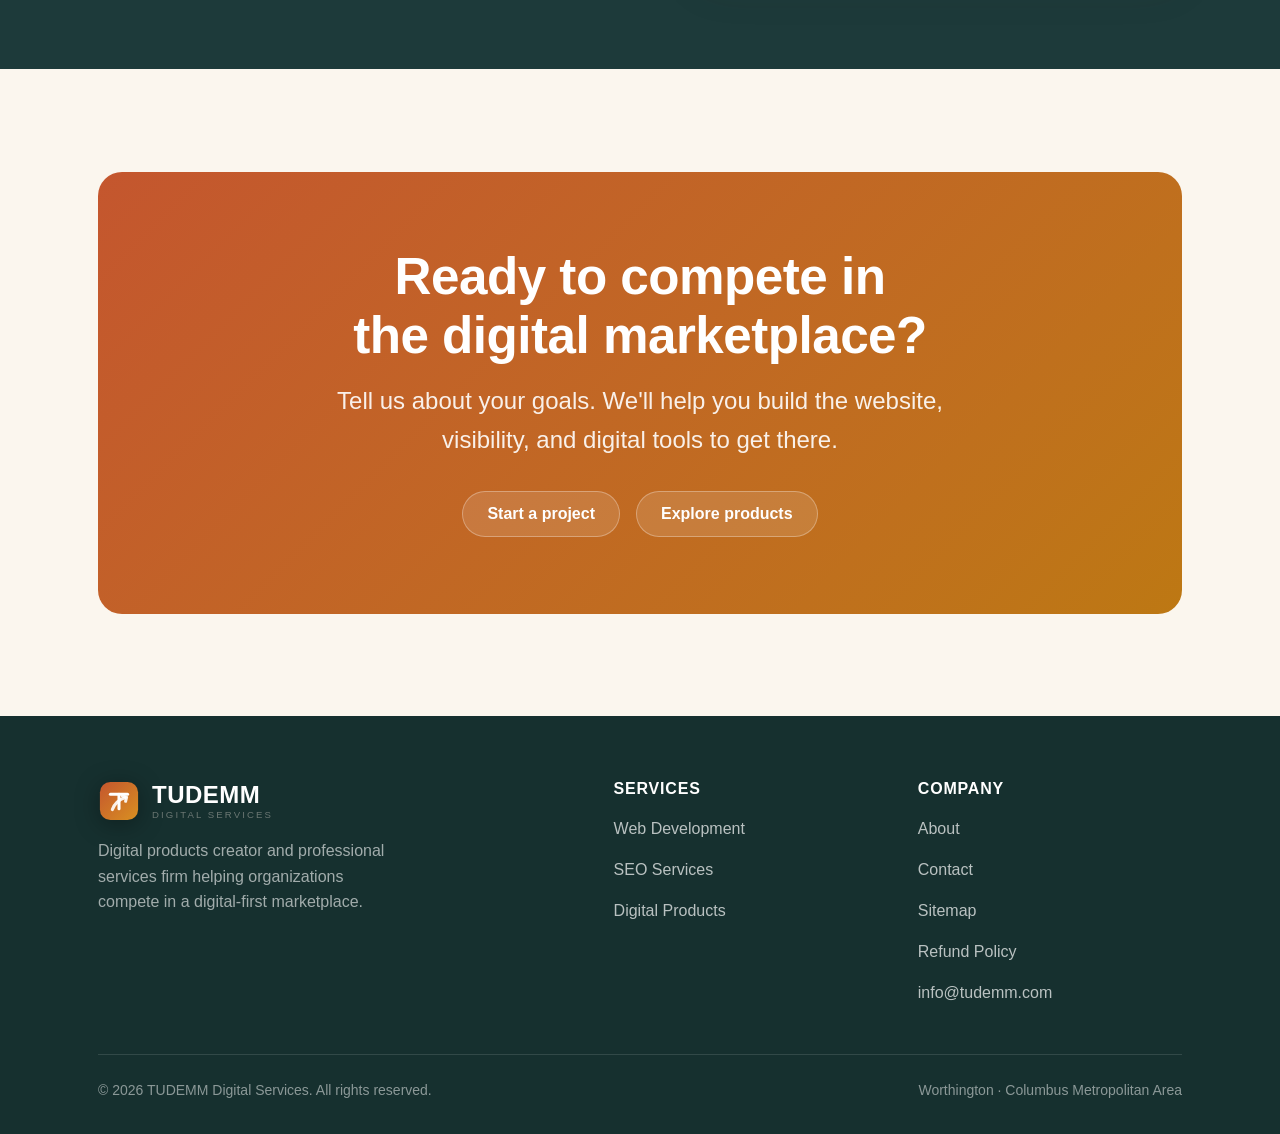
==== commit 1137e1ca: "Rebrand customer-facing name to TUDEMM Digital Services (DBA) Stripe account now trades as the DBA '" ====
--- a/index.html
+++ b/index.html
@@ -4,13 +4,13 @@
     <meta charset="UTF-8" />
     <link rel="icon" type="image/svg+xml" href="data:image/svg+xml,%3Csvg xmlns='http://www.w3.org/2000/svg' viewBox='0 0 44 44'%3E%3Cdefs%3E%3ClinearGradient id='g' x1='0' y1='0' x2='44' y2='44' gradientUnits='userSpaceOnUse'%3E%3Cstop stop-color='%23c4562e'/%3E%3Cstop offset='1' stop-color='%23d99021'/%3E%3C/linearGradient%3E%3C/defs%3E%3Crect x='2' y='2' width='40' height='40' rx='11' fill='url(%23g)'/%3E%3Cpath d='M13 15h18' stroke='%23fff' stroke-width='3.2' stroke-linecap='round'/%3E%3Cpath d='M22 15v15' stroke='%23fff' stroke-width='3.2' stroke-linecap='round'/%3E%3Cpath d='M15 31c2.4-6.4 6.8-10.4 13.6-12.6' stroke='%23fff' stroke-width='3.2' stroke-linecap='round' stroke-linejoin='round' opacity='.9'/%3E%3C/svg%3E" />
     <meta name="viewport" content="width=device-width, initial-scale=1.0" />
-    <title>TUDEMM LLC — Digital Products, Web Development &amp; SEO</title>
+    <title>TUDEMM Digital Services — Digital Products, Web Development &amp; SEO</title>
     <link rel="canonical" href="https://tudemm.com/" />
     <meta
       name="description"
-      content="TUDEMM LLC is a digital products creator and professional services firm in Worthington, Ohio. We build professional websites, deliver SEO services, and create digital products for small and mid-sized organizations."
+      content="TUDEMM Digital Services is a digital products creator and professional services firm in Worthington, Ohio. We build professional websites, deliver SEO services, and create digital products for small and mid-sized organizations."
     />
-    <meta property="og:title" content="TUDEMM LLC — Digital Products, Web Development & SEO" />
+    <meta property="og:title" content="TUDEMM Digital Services — Digital Products, Web Development & SEO" />
     <meta property="og:url" content="https://tudemm.com/" />
     <meta
       property="og:description"
@@ -29,7 +29,8 @@
       {
         "@context": "https://schema.org",
         "@type": "ProfessionalService",
-        "name": "TUDEMM LLC",
+        "name": "TUDEMM Digital Services",
+      "legalName": "Tudemm Ltd Liability Company",
         "description": "Digital products creator and professional services firm delivering web development and SEO services.",
         "url": "https://tudemm.com",
         "email": "info@tudemm.com",
@@ -113,7 +114,7 @@
             <span class="accent">compete and grow.</span>
           </h1>
           <p class="hero-sub">
-            TUDEMM LLC designs professional websites, delivers measurable SEO, and creates
+            TUDEMM Digital Services designs professional websites, delivers measurable SEO, and creates
             digital products for small and mid-sized organizations going digital-first.
           </p>
           <div class="hero-actions">
@@ -210,7 +211,7 @@
               <span class="eyebrow" style="color: var(--color-gold)">Who we are</span>
               <h2 class="section-title">A digital-native partner for the Columbus corridor.</h2>
               <p>
-                TUDEMM LLC is a digital products creator and professional services firm
+                TUDEMM Digital Services is a digital products creator and professional services firm
                 headquartered in Worthington, Ohio. We design and build professional websites
                 and deliver search engine optimization services that help small and mid-sized
                 organizations compete in an increasingly digital marketplace.
@@ -300,7 +301,7 @@
           </div>
         </div>
         <div class="footer-bottom">
-          <span>&copy; <span data-year>2026</span> TUDEMM LLC. All rights reserved.</span>
+          <span>&copy; <span data-year>2026</span> TUDEMM Digital Services. All rights reserved.</span>
           <span>Worthington · Columbus Metropolitan Area</span>
         </div>
       </div>
--- a/style.css
+++ b/style.css
@@ -1,5 +1,5 @@
 /* ============================================================
-   TUDEMM LLC — Design Tokens + Components
+   TUDEMM Digital Services — Design Tokens + Components
    Palette: warm cream surfaces, deep slate-teal ink,
    terracotta/amber primary accent. Warm + professional.
    ============================================================ */
@@ -183,7 +183,10 @@
 
 h1,
 h2,
-h3 {
+h3,
+h4,
+h5,
+h6 {
   font-family: var(--font-display);
   font-weight: 600;
   letter-spacing: -0.01em;
@@ -1242,6 +1245,26 @@
   letter-spacing: 0.03em;
 }
 
+/* Shown only when payment succeeded but the delivery email failed. */
+.confirm-warn {
+  margin-top: var(--space-5);
+  padding: var(--space-4) var(--space-5);
+  border: 1px solid oklch(from var(--color-gold) l c h / 0.35);
+  border-left: 4px solid var(--color-gold);
+  border-radius: var(--radius-md);
+  background: var(--color-gold-highlight);
+  color: var(--color-text);
+  font-size: var(--text-sm);
+  line-height: 1.6;
+  text-align: left;
+}
+.confirm-warn a {
+  color: var(--color-text);
+  font-weight: 600;
+  text-decoration: underline;
+  text-underline-offset: 2px;
+}
+
 /* ===== PayPal + dual payment actions (products page) ===== */
 .product-actions {
   display: flex;
@@ -1269,6 +1292,10 @@
 .pp-overlay {
   position: fixed;
   inset: 0;
+  /* The site has no global border-box reset, so without this the 16px padding
+     is added OUTSIDE the inset:0 box and the modal renders wider than the
+     viewport on phones. Scoped here deliberately, not applied globally. */
+  box-sizing: border-box;
   background: rgba(30, 41, 41, 0.55);
   backdrop-filter: blur(3px);
   display: grid;
@@ -1280,6 +1307,9 @@
 @keyframes pp-fade { from { opacity: 0; } to { opacity: 1; } }
 .pp-modal {
   position: relative;
+  /* Also needs border-box (no global reset): its own horizontal padding would
+     otherwise be added outside the 420px width, making the modal 468px. */
+  box-sizing: border-box;
   width: min(420px, 100%);
   background: var(--color-surface);
   border-radius: var(--radius-xl);
@@ -1297,9 +1327,34 @@
   margin-bottom: var(--space-5);
 }
 .pp-note {
-  color: var(--color-text-faint);
+  color: var(--color-text-muted);
   font-size: var(--text-xs);
   margin-top: var(--space-4);
+}
+/* Pre-payment refund acknowledgement in the PayPal modal. Mirrors the
+   custom_text shown above Stripe's pay button so both providers disclose
+   the no-refund terms before money moves. */
+.pp-terms {
+  /* Full text colour, not muted: this is the pre-payment disclosure the buyer
+     is asked to accept, so it must clear WCAG AA at this small size. */
+  color: var(--color-text);
+  font-size: var(--text-xs);
+  line-height: 1.5;
+  margin-top: var(--space-3);
+  padding-top: var(--space-3);
+  border-top: 1px solid var(--color-border);
+  text-align: left;
+}
+.pp-terms strong {
+  color: var(--color-text);
+}
+.pp-terms a {
+  color: var(--color-text);
+  text-decoration: underline;
+  text-underline-offset: 2px;
+}
+.pp-terms a:hover {
+  color: var(--color-primary);
 }
 .pp-close {
   position: absolute;
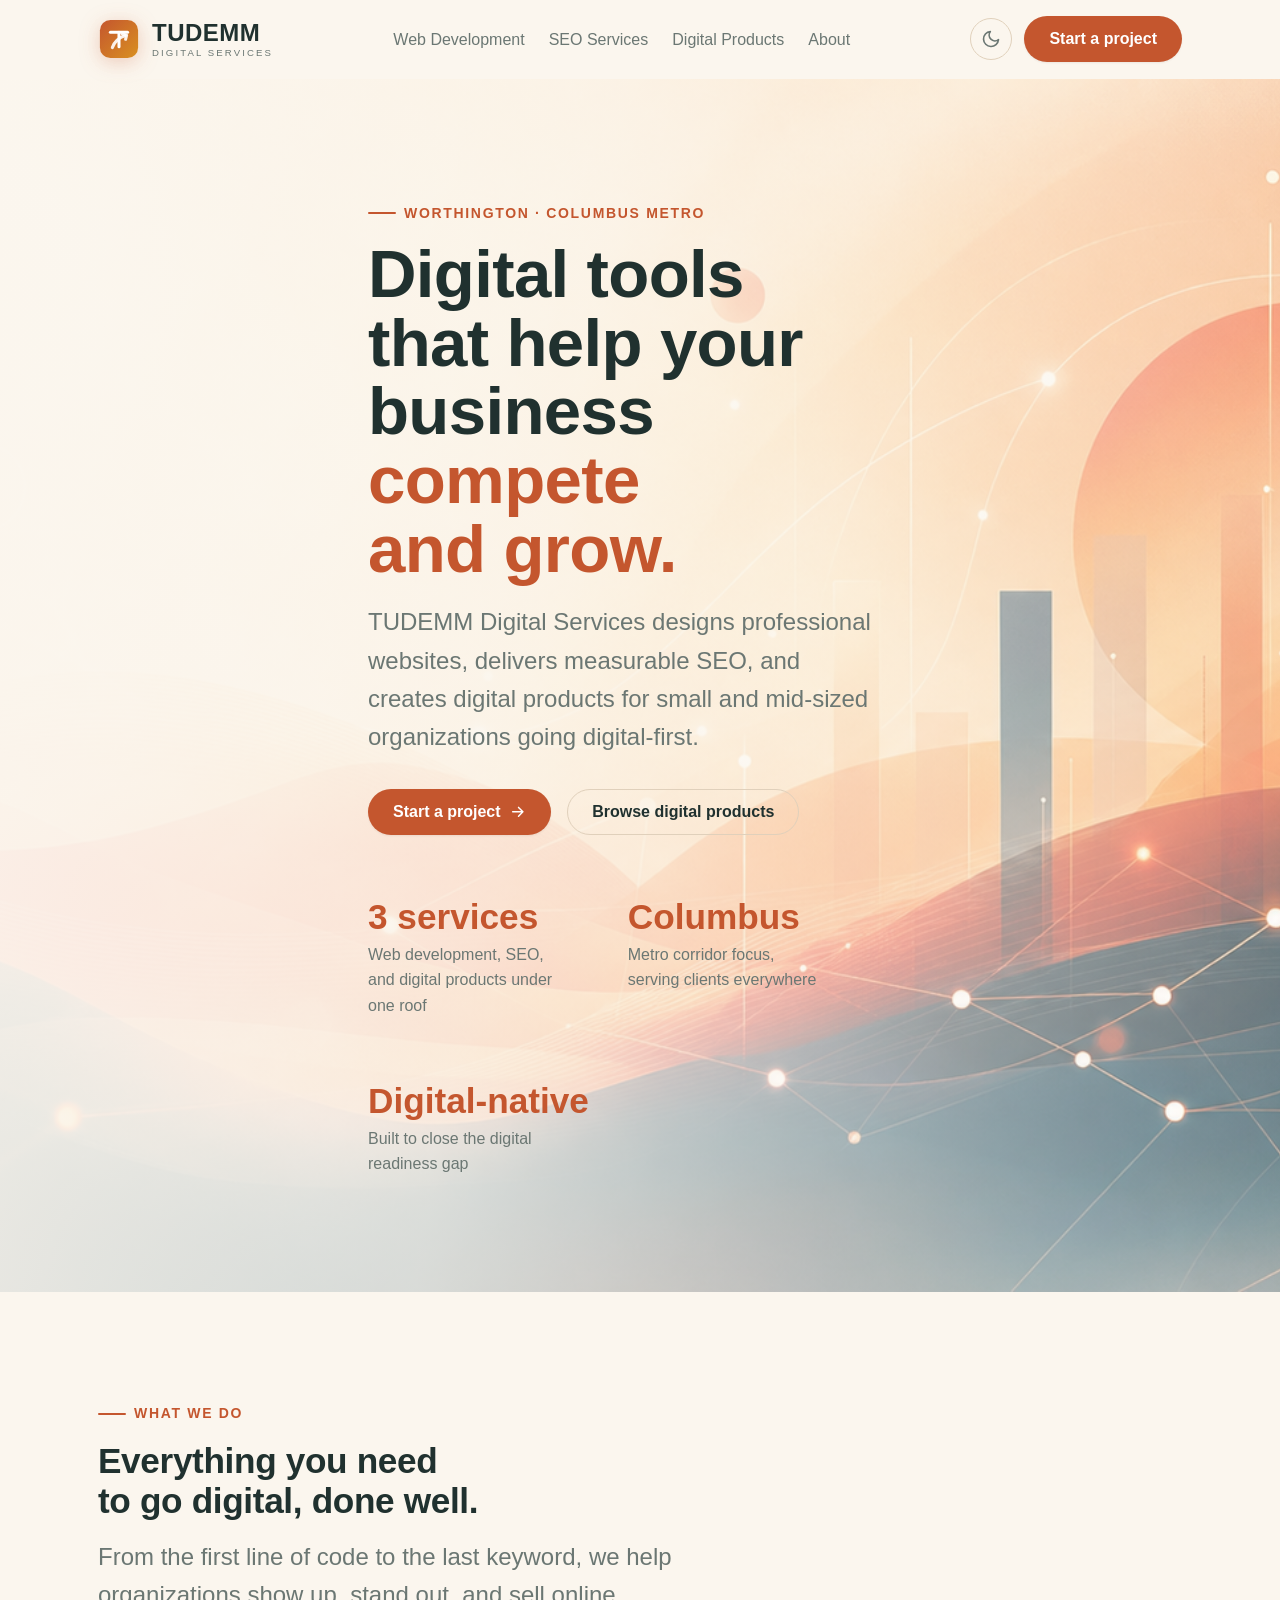
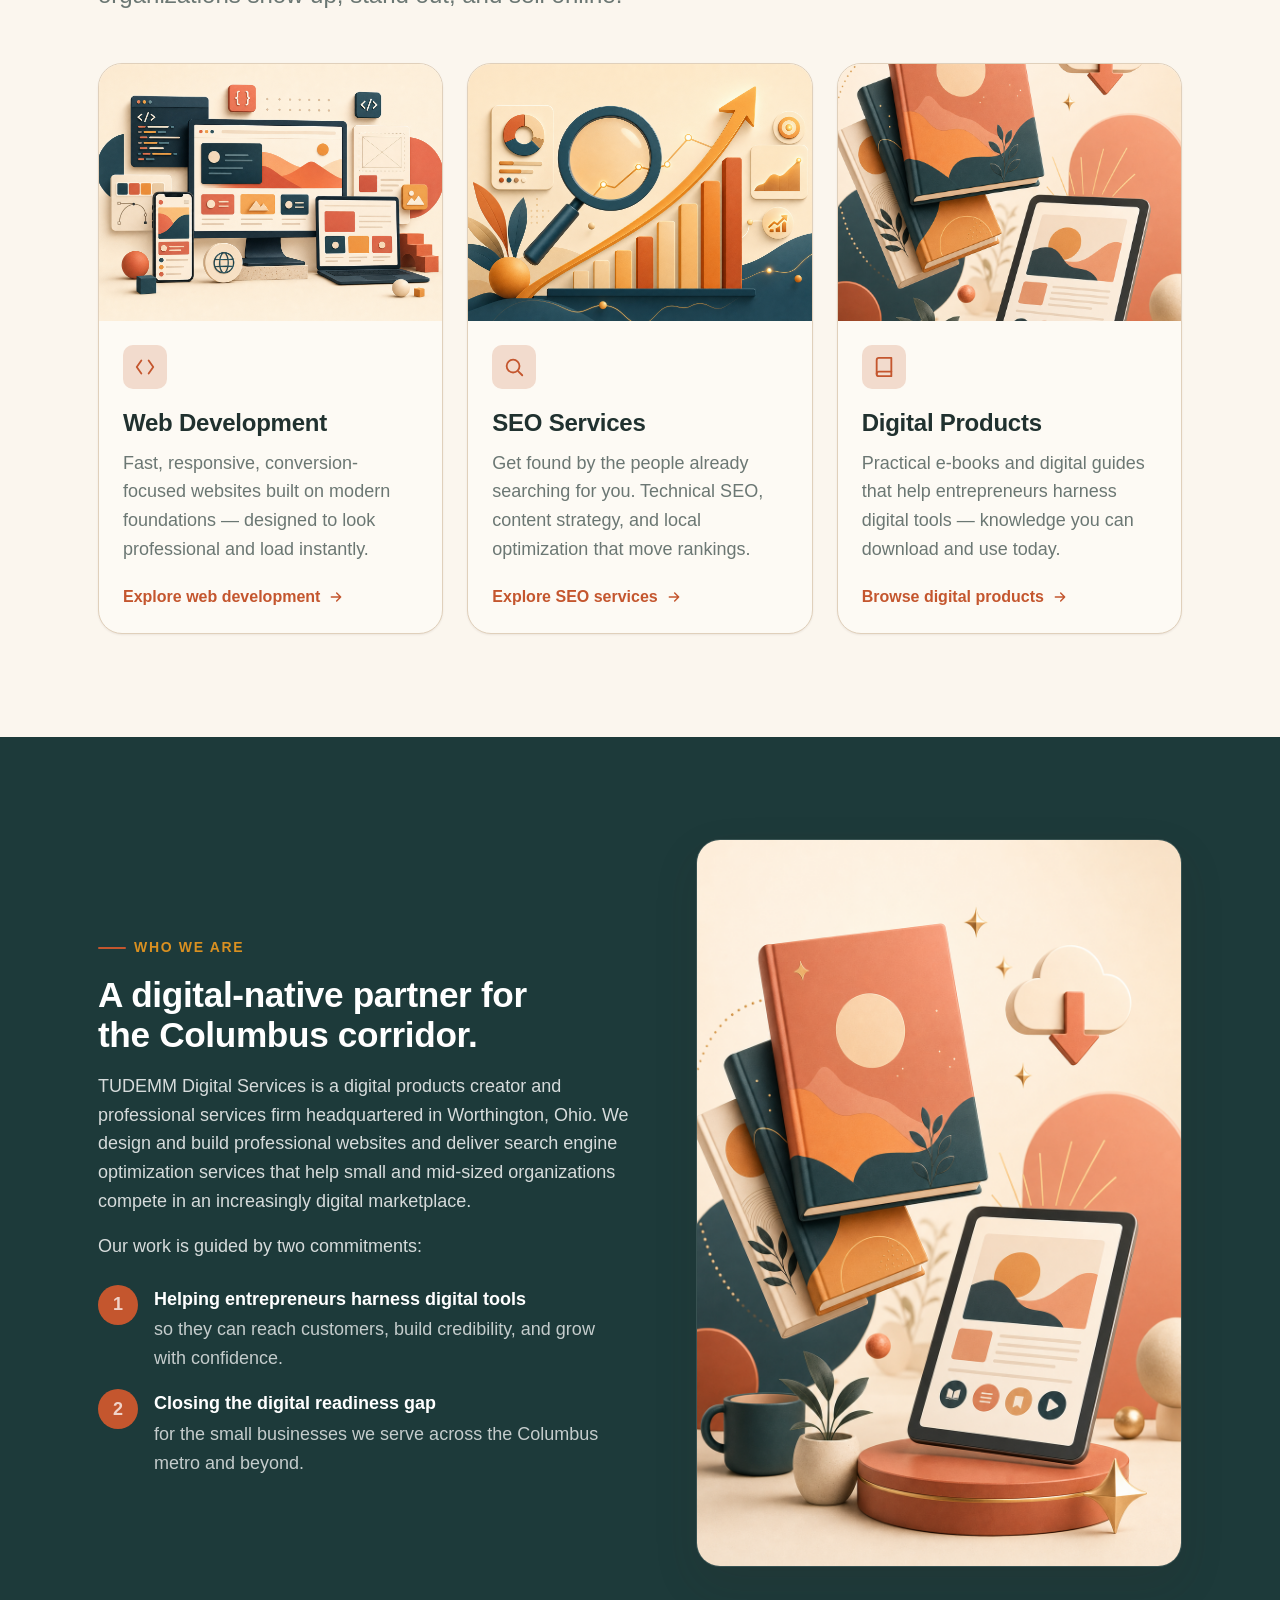
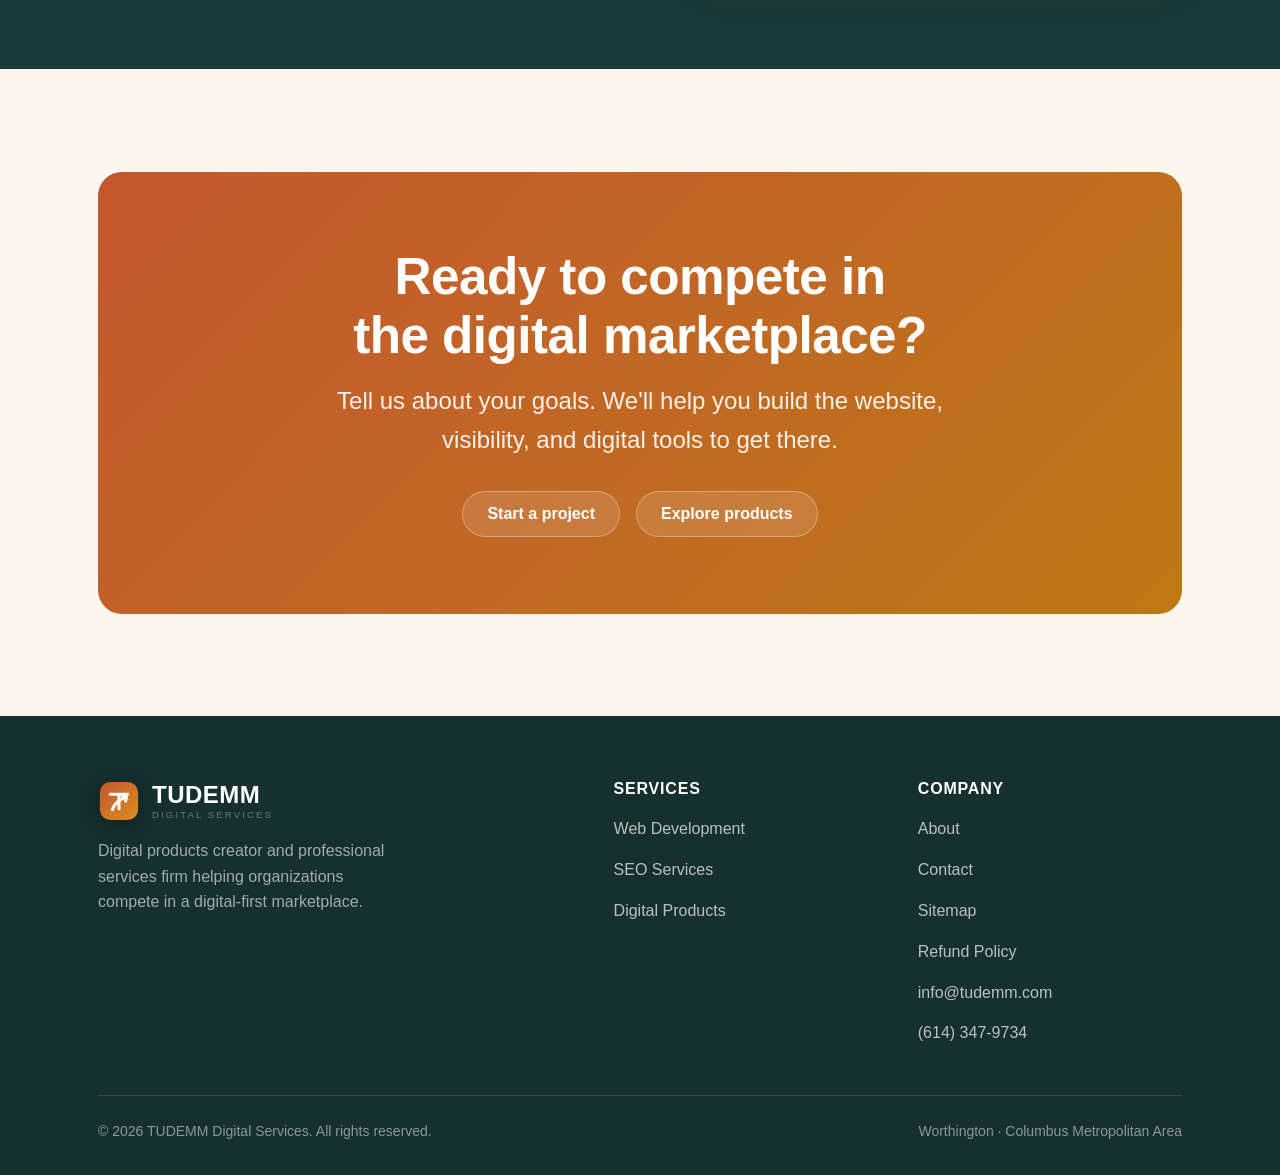
==== commit b79ebdeb: "Add phone number to site footer" ====
--- a/index.html
+++ b/index.html
@@ -297,6 +297,7 @@
               <li><a href="./pages/sitemap.html">Sitemap</a></li>
               <li><a href="./pages/refunds.html">Refund Policy</a></li>
               <li><a href="mailto:info@tudemm.com">info@tudemm.com</a></li>
+              <li><a href="tel:+16143479734">(614) 347-9734</a></li>
             </ul>
           </div>
         </div>
--- a/style.css
+++ b/style.css
@@ -1265,7 +1265,7 @@
   text-underline-offset: 2px;
 }
 
-/* ===== PayPal + dual payment actions (products page) ===== */
+/* ===== Product actions (products page) ===== */
 .product-actions {
   display: flex;
   align-items: center;
@@ -1273,101 +1273,6 @@
   flex-wrap: wrap;
   justify-content: flex-end;
 }
-.btn-paypal {
-  padding-inline: var(--space-4);
-}
-.btn-paypal::before {
-  content: "";
-  display: inline-block;
-  width: 14px;
-  height: 14px;
-  margin-right: 6px;
-  vertical-align: -2px;
-  background: currentColor;
-  -webkit-mask: url("data:image/svg+xml,%3Csvg xmlns='http://www.w3.org/2000/svg' viewBox='0 0 24 24'%3E%3Cpath d='M7 21l1.5-9h3.2c3.3 0 5.3-1.7 5.8-4.7.5-3-1.2-4.3-4.4-4.3H8.2L5 21h2zm3-11 .8-4.9h2.9c1.7 0 2.5.6 2.2 2.4-.3 1.8-1.4 2.5-3.2 2.5H10z'/%3E%3C/svg%3E") center/contain no-repeat;
-  mask: url("data:image/svg+xml,%3Csvg xmlns='http://www.w3.org/2000/svg' viewBox='0 0 24 24'%3E%3Cpath d='M7 21l1.5-9h3.2c3.3 0 5.3-1.7 5.8-4.7.5-3-1.2-4.3-4.4-4.3H8.2L5 21h2zm3-11 .8-4.9h2.9c1.7 0 2.5.6 2.2 2.4-.3 1.8-1.4 2.5-3.2 2.5H10z'/%3E%3C/svg%3E") center/contain no-repeat;
-}
-
-/* PayPal modal */
-.pp-overlay {
-  position: fixed;
-  inset: 0;
-  /* The site has no global border-box reset, so without this the 16px padding
-     is added OUTSIDE the inset:0 box and the modal renders wider than the
-     viewport on phones. Scoped here deliberately, not applied globally. */
-  box-sizing: border-box;
-  background: rgba(30, 41, 41, 0.55);
-  backdrop-filter: blur(3px);
-  display: grid;
-  place-items: center;
-  z-index: 1000;
-  padding: var(--space-4);
-  animation: pp-fade 0.18s ease;
-}
-@keyframes pp-fade { from { opacity: 0; } to { opacity: 1; } }
-.pp-modal {
-  position: relative;
-  /* Also needs border-box (no global reset): its own horizontal padding would
-     otherwise be added outside the 420px width, making the modal 468px. */
-  box-sizing: border-box;
-  width: min(420px, 100%);
-  background: var(--color-surface);
-  border-radius: var(--radius-xl);
-  box-shadow: var(--shadow-lg);
-  padding: var(--space-8) var(--space-6) var(--space-6);
-  text-align: center;
-}
-.pp-modal h4 {
-  font-size: var(--text-xl);
-  margin-bottom: var(--space-1);
-}
-.pp-item {
-  color: var(--color-text-muted);
-  font-size: var(--text-sm);
-  margin-bottom: var(--space-5);
-}
-.pp-note {
-  color: var(--color-text-muted);
-  font-size: var(--text-xs);
-  margin-top: var(--space-4);
-}
-/* Pre-payment refund acknowledgement in the PayPal modal. Mirrors the
-   custom_text shown above Stripe's pay button so both providers disclose
-   the no-refund terms before money moves. */
-.pp-terms {
-  /* Full text colour, not muted: this is the pre-payment disclosure the buyer
-     is asked to accept, so it must clear WCAG AA at this small size. */
-  color: var(--color-text);
-  font-size: var(--text-xs);
-  line-height: 1.5;
-  margin-top: var(--space-3);
-  padding-top: var(--space-3);
-  border-top: 1px solid var(--color-border);
-  text-align: left;
-}
-.pp-terms strong {
-  color: var(--color-text);
-}
-.pp-terms a {
-  color: var(--color-text);
-  text-decoration: underline;
-  text-underline-offset: 2px;
-}
-.pp-terms a:hover {
-  color: var(--color-primary);
-}
-.pp-close {
-  position: absolute;
-  top: var(--space-3);
-  right: var(--space-4);
-  background: none;
-  border: none;
-  font-size: 1.6rem;
-  line-height: 1;
-  color: var(--color-text-muted);
-  cursor: pointer;
-}
-.pp-close:hover { color: var(--color-text); }
 
 /* ============================================================
    Product detail pages (/ebooks/*)
